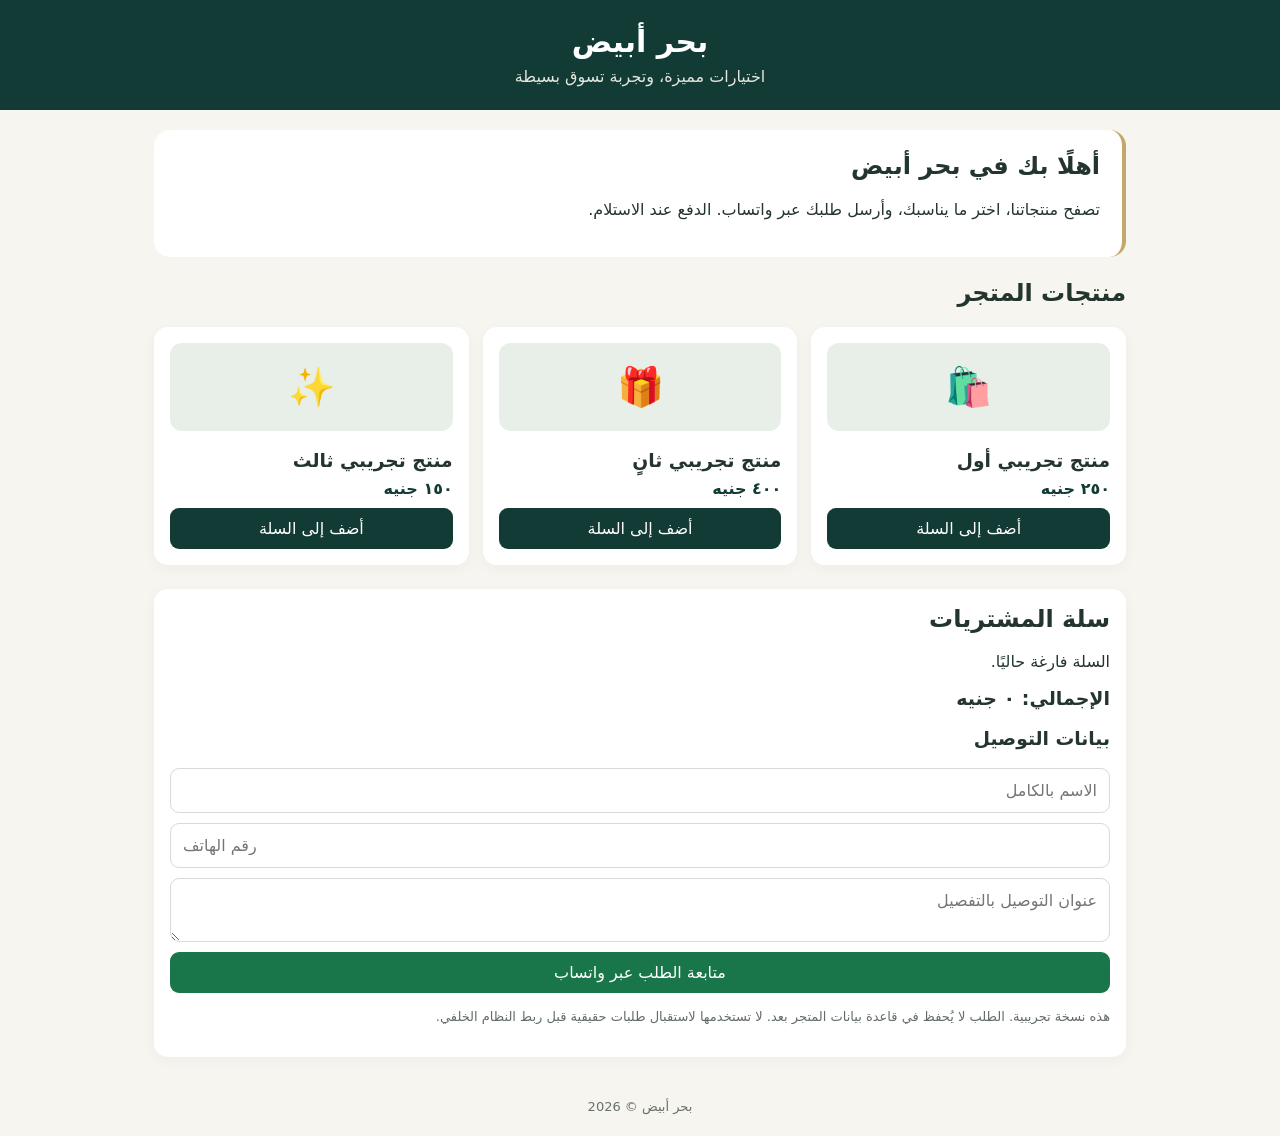
==== index.html @ ede8f8c5 "Create index.html" ====
<!DOCTYPE html>
<html lang="ar" dir="rtl">
<head>
  <meta charset="UTF-8">
  <meta name="viewport" content="width=device-width, initial-scale=1">
  <meta name="theme-color" content="#123b35">
  <title>بحر أبيض | متجر إلكتروني</title>
  <style>
    :root {
      --green: #123b35;
      --cream: #f7f5ef;
      --gold: #c5a66b;
      --white: #fff;
    }
    * { box-sizing: border-box; }
    body {
      margin: 0;
      font-family: system-ui, Arial, sans-serif;
      background: var(--cream);
      color: #24352f;
    }
    header {
      background: var(--green);
      color: white;
      padding: 24px 16px;
      text-align: center;
    }
    header h1 { margin: 0 0 8px; font-size: 30px; }
    header p { margin: 0; color: #e4e8df; }
    main { max-width: 1000px; margin: auto; padding: 20px 14px; }
    .intro {
      background: white;
      padding: 22px;
      border-radius: 16px;
      margin-bottom: 22px;
      border-right: 4px solid var(--gold);
    }
    .intro h2 { margin-top: 0; }
    .products {
      display: grid;
      grid-template-columns: repeat(auto-fit, minmax(145px, 1fr));
      gap: 14px;
    }
    .product, .cart {
      background: white;
      border-radius: 14px;
      padding: 16px;
      box-shadow: 0 3px 14px #14251b0b;
    }
    .product .symbol {
      background: #e8eee8;
      border-radius: 12px;
      text-align: center;
      padding: 22px 5px;
      font-size: 38px;
    }
    .product h3 { margin-bottom: 8px; }
    .price { color: var(--green); font-weight: 700; }
    button {
      border: 0;
      border-radius: 9px;
      padding: 11px 14px;
      font: inherit;
      cursor: pointer;
    }
    .add {
      width: 100%;
      background: var(--green);
      color: white;
      margin-top: 10px;
    }
    .cart { margin-top: 24px; }
    .cart h2 { margin-top: 0; }
    .cart-item {
      display: flex;
      justify-content: space-between;
      gap: 10px;
      padding: 8px 0;
      border-bottom: 1px solid #eee;
    }
    .remove { background: #f3e7e3; color: #7b3024; padding: 4px 10px; }
    .total { font-size: 19px; font-weight: bold; margin: 16px 0; }
    input, textarea {
      display: block;
      width: 100%;
      margin: 10px 0;
      padding: 12px;
      border: 1px solid #d6dcd6;
      border-radius: 9px;
      font: inherit;
      background: white;
    }
    .order {
      width: 100%;
      background: #19764a;
      color: white;
    }
    .note { font-size: 13px; color: #626c65; line-height: 1.7; }
    footer {
      text-align: center;
      padding: 22px;
      color: #68716b;
      font-size: 13px;
    }
  </style>
</head>
<body>
  <header>
    <h1>بحر أبيض</h1>
    <p>اختيارات مميزة، وتجربة تسوق بسيطة</p>
  </header>

  <main>
    <section class="intro">
      <h2>أهلًا بك في بحر أبيض</h2>
      <p>تصفح منتجاتنا، اختر ما يناسبك، وأرسل طلبك عبر واتساب.
      الدفع عند الاستلام.</p>
    </section>

    <h2>منتجات المتجر</h2>
    <section class="products" id="products"></section>

    <section class="cart">
      <h2>سلة المشتريات</h2>
      <div id="cartItems">السلة فارغة حاليًا.</div>
      <div class="total" id="total">الإجمالي: 0 جنيه</div>

      <h3>بيانات التوصيل</h3>
      <form id="checkout">
        <input id="customerName" placeholder="الاسم بالكامل"
          autocomplete="name" required>
        <input id="customerPhone" type="tel"
          placeholder="رقم الهاتف" autocomplete="tel" required>
        <textarea id="customerAddress"
          placeholder="عنوان التوصيل بالتفصيل"
          autocomplete="street-address" required></textarea>
        <button class="order" type="submit">
          متابعة الطلب عبر واتساب
        </button>
      </form>
      <p class="note">
        هذه نسخة تجريبية. الطلب لا يُحفظ في قاعدة بيانات المتجر بعد.
        لا تستخدمها لاستقبال طلبات حقيقية قبل ربط النظام الخلفي.
      </p>
    </section>
  </main>

  <footer>بحر أبيض © <span id="year"></span></footer>

  <script>
    // بيانات تجريبية؛ سنستبدلها ببيانات قاعدة البيانات لاحقًا.
    const products = [
      { id: 1, name: "منتج تجريبي أول", price: 250, symbol: "🛍️" },
      { id: 2, name: "منتج تجريبي ثانٍ", price: 400, symbol: "🎁" },
      { id: 3, name: "منتج تجريبي ثالث", price: 150, symbol: "✨" }
    ];

    // استبدل الرقم برقم واتساب المتجر بصيغة دولية دون + أو مسافات.
    // مثال توضيحي لمصر: 201XXXXXXXXX
    const WHATSAPP_NUMBER = "201XXXXXXXXX";

    const cart = {};

    const money = value =>
      value.toLocaleString("ar-EG") + " جنيه";

    function renderProducts() {
      document.getElementById("products").innerHTML =
        products.map(p => `
          <article class="product">
            <div class="symbol">${p.symbol}</div>
            <h3>${p.name}</h3>
            <div class="price">${money(p.price)}</div>
            <button class="add" data-add="${p.id}">
              أضف إلى السلة
            </button>
          </article>
        `).join("");
    }

    function renderCart() {
      const ids = Object.keys(cart).filter(id => cart[id] > 0);
      const container = document.getElementById("cartItems");

      if (!ids.length) {
        container.textContent = "السلة فارغة حاليًا.";
      } else {
        container.innerHTML = ids.map(id => {
          const p = products.find(item => item.id === Number(id));
          return `
            <div class="cart-item">
              <span>${p.name} × ${cart[id]}</span>
              <span>
                ${money(p.price * cart[id])}
                <button class="remove" data-remove="${id}"
                  aria-label="حذف ${p.name}">حذف</button>
              </span>
            </div>`;
        }).join("");
      }

      const total = products.reduce(
        (sum, p) => sum + p.price * (cart[p.id] || 0), 0
      );
      document.getElementById("total").textContent =
        "الإجمالي: " + money(total);
    }

    document.addEventListener("click", event => {
      const addId = event.target.dataset.add;
      const removeId = event.target.dataset.remove;

      if (addId) {
        cart[addId] = (cart[addId] || 0) + 1;
        renderCart();
      }
      if (removeId) {
        delete cart[removeId];
        renderCart();
      }
    });

    document.getElementById("checkout").addEventListener("submit", event => {
      event.preventDefault();

      const ids = Object.keys(cart).filter(id => cart[id] > 0);
      if (!ids.length) {
        alert("أضف منتجًا واحدًا على الأقل إلى السلة.");
        return;
      }

      if (!/^20\d{10,11}$/.test(WHATSAPP_NUMBER) ||
          WHATSAPP_NUMBER.includes("X")) {
        alert("يجب ضبط رقم واتساب المتجر داخل الكود أولًا.");
        return;
      }

      const name = document.getElementById("customerName").value.trim();
      const phone = document.getElementById("customerPhone").value.trim();
      const address = document.getElementById("customerAddress").value.trim();

      if (!name || !phone || !address) return;

      const lines = ids.map(id => {
        const p = products.find(item => item.id === Number(id));
        return `- ${p.name} × ${cart[id]} = ${p.price * cart[id]} جنيه`;
      });

      const total = products.reduce(
        (sum, p) => sum + p.price * (cart[p.id] || 0), 0
      );

      const message = [
        "مرحبًا، أريد طلبًا من متجر بحر أبيض.",
        "",
        ...lines,
        "",
        `الإجمالي المبدئي: ${total} جنيه`,
        "الدفع: عند الاستلام",
        `الاسم: ${name}`,
        `الهاتف: ${phone}`,
        `العنوان: ${address}`,
        "",
        "أرجو تأكيد توافر المنتجات وتكلفة التوصيل."
      ].join("\n");

      window.open(
        "https://wa.me/" + WHATSAPP_NUMBER +
        "?text=" + encodeURIComponent(message),
        "_blank"
      );
    });

    document.getElementById("year").textContent =
      new Date().getFullYear();

    renderProducts();
    renderCart();
  </script>
</body>
</html>
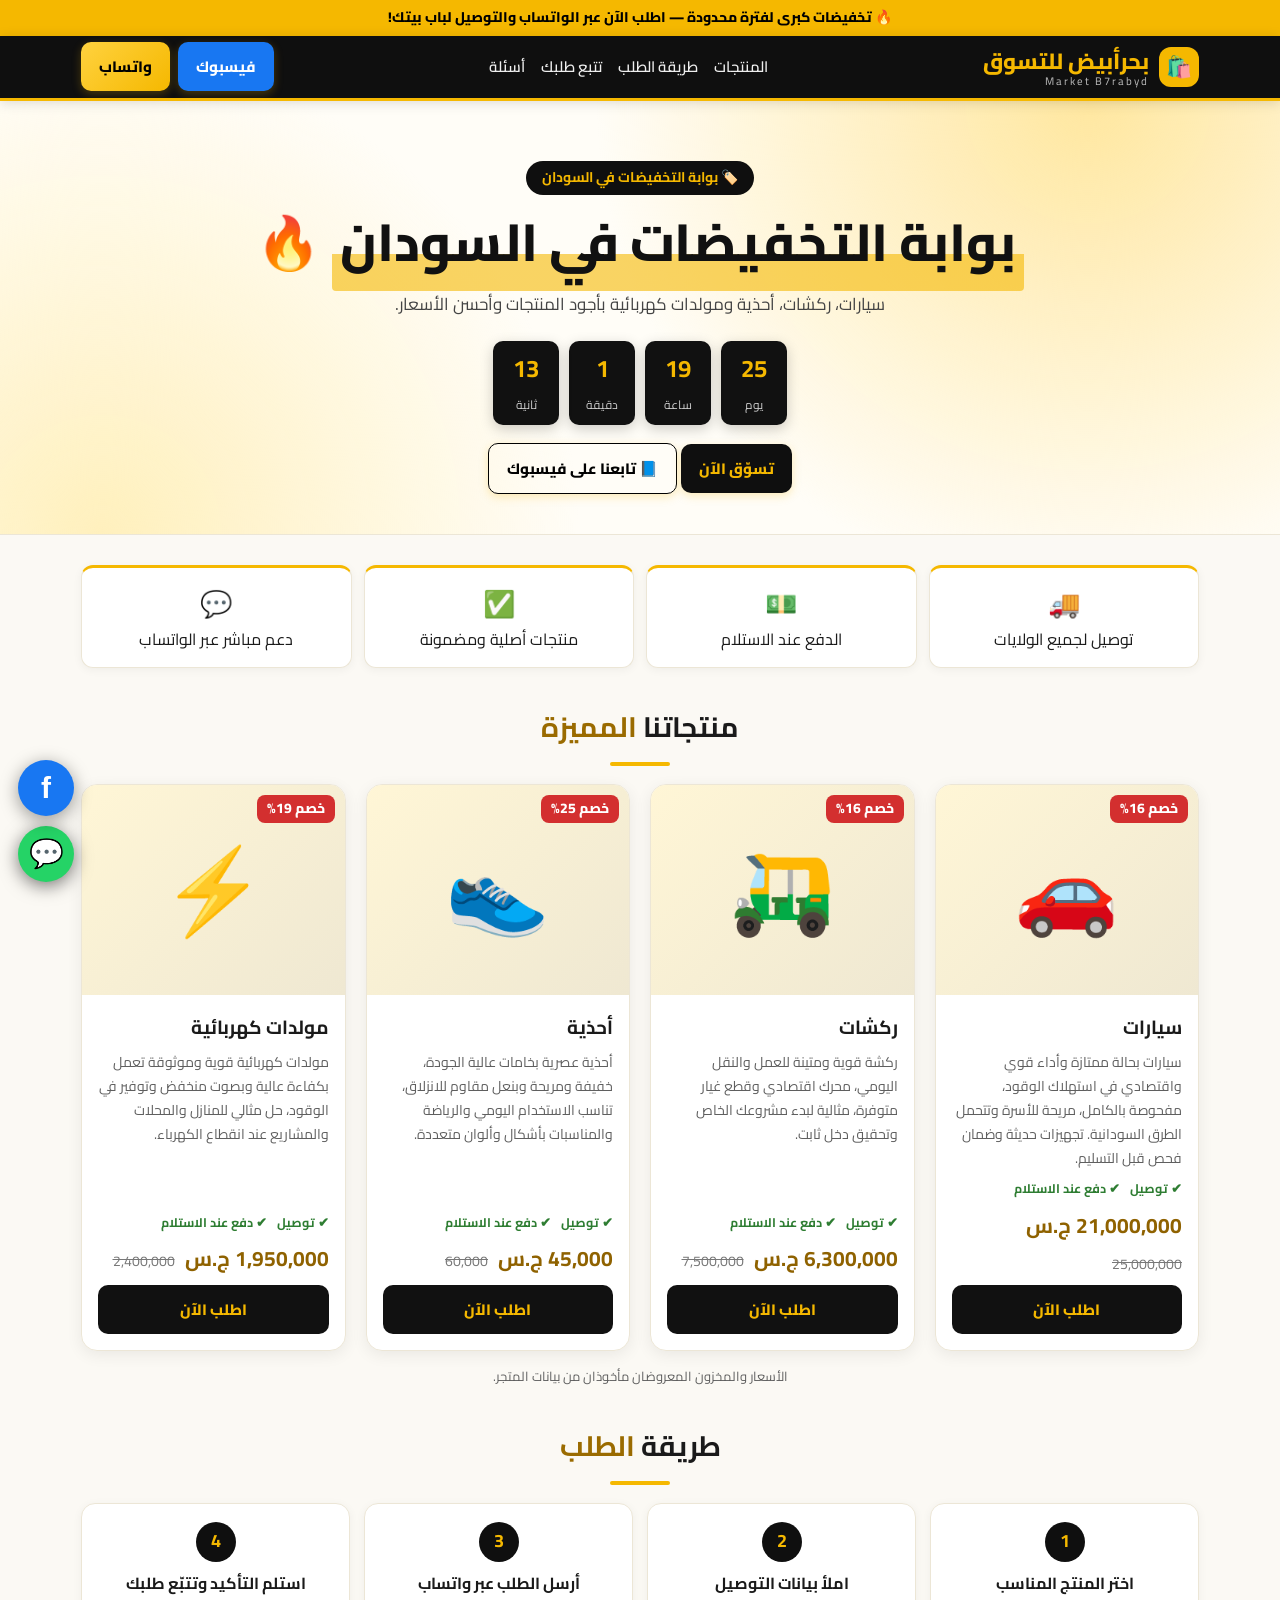
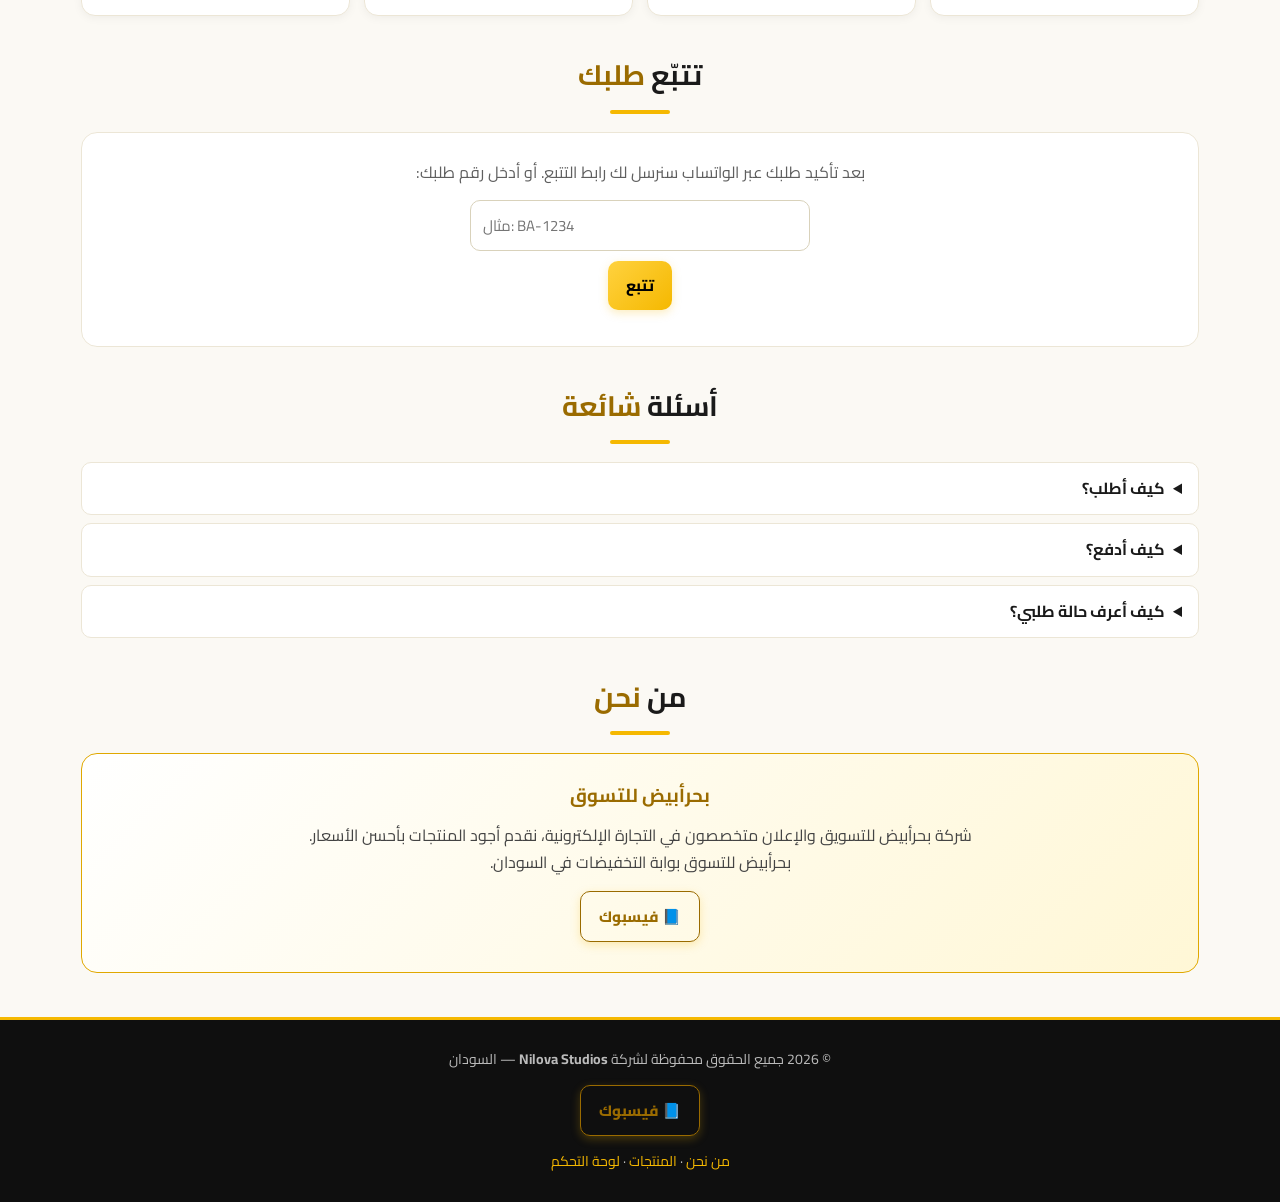
==== commit ba4053ef: "Update index.html" ====
--- a/index.html
+++ b/index.html
@@ -1,282 +1,333 @@
-
 <!DOCTYPE html>
 <html lang="ar" dir="rtl">
 <head>
-  <meta charset="UTF-8">
-  <meta name="viewport" content="width=device-width, initial-scale=1">
-  <meta name="theme-color" content="#123b35">
-  <title>بحر أبيض | متجر إلكتروني</title>
-  <style>
-    :root {
-      --green: #123b35;
-      --cream: #f7f5ef;
-      --gold: #c5a66b;
-      --white: #fff;
-    }
-    * { box-sizing: border-box; }
-    body {
-      margin: 0;
-      font-family: system-ui, Arial, sans-serif;
-      background: var(--cream);
-      color: #24352f;
-    }
-    header {
-      background: var(--green);
-      color: white;
-      padding: 24px 16px;
-      text-align: center;
-    }
-    header h1 { margin: 0 0 8px; font-size: 30px; }
-    header p { margin: 0; color: #e4e8df; }
-    main { max-width: 1000px; margin: auto; padding: 20px 14px; }
-    .intro {
-      background: white;
-      padding: 22px;
-      border-radius: 16px;
-      margin-bottom: 22px;
-      border-right: 4px solid var(--gold);
-    }
-    .intro h2 { margin-top: 0; }
-    .products {
-      display: grid;
-      grid-template-columns: repeat(auto-fit, minmax(145px, 1fr));
-      gap: 14px;
-    }
-    .product, .cart {
-      background: white;
-      border-radius: 14px;
-      padding: 16px;
-      box-shadow: 0 3px 14px #14251b0b;
-    }
-    .product .symbol {
-      background: #e8eee8;
-      border-radius: 12px;
-      text-align: center;
-      padding: 22px 5px;
-      font-size: 38px;
-    }
-    .product h3 { margin-bottom: 8px; }
-    .price { color: var(--green); font-weight: 700; }
-    button {
-      border: 0;
-      border-radius: 9px;
-      padding: 11px 14px;
-      font: inherit;
-      cursor: pointer;
-    }
-    .add {
-      width: 100%;
-      background: var(--green);
-      color: white;
-      margin-top: 10px;
-    }
-    .cart { margin-top: 24px; }
-    .cart h2 { margin-top: 0; }
-    .cart-item {
-      display: flex;
-      justify-content: space-between;
-      gap: 10px;
-      padding: 8px 0;
-      border-bottom: 1px solid #eee;
-    }
-    .remove { background: #f3e7e3; color: #7b3024; padding: 4px 10px; }
-    .total { font-size: 19px; font-weight: bold; margin: 16px 0; }
-    input, textarea {
-      display: block;
-      width: 100%;
-      margin: 10px 0;
-      padding: 12px;
-      border: 1px solid #d6dcd6;
-      border-radius: 9px;
-      font: inherit;
-      background: white;
-    }
-    .order {
-      width: 100%;
-      background: #19764a;
-      color: white;
-    }
-    .note { font-size: 13px; color: #626c65; line-height: 1.7; }
-    footer {
-      text-align: center;
-      padding: 22px;
-      color: #68716b;
-      font-size: 13px;
-    }
-  </style>
+<meta charset="UTF-8">
+<meta name="viewport" content="width=device-width,initial-scale=1">
+<meta name="theme-color" content="#0f0f0f">
+<meta property="og:title" content="بحرأبيض للتسوق">
+<meta property="og:description" content="بوابة التخفيضات في السودان">
+<link rel="icon" href="data:image/svg+xml,<svg xmlns='http://www.w3.org/2000/svg' viewBox='0 0 100 100'><text y='.9em' font-size='90'>🛍️</text></svg>">
+<title>بحرأبيض للتسوق | Market B7rabyd</title>
+<meta name="description" content="بحرأبيض للتسوق - بوابة التخفيضات في السودان">
+<link href="https://fonts.googleapis.com/css2?family=Cairo:wght@400;600;800&display=swap" rel="stylesheet">
+<style>
+:root{--bg:#faf8f2;--card:#fff;--line:#ebe5d3;--y:#b88700;--y2:#e0a800;--t:#1a1a1a;--m:#666;--g:#f5b800}
+*{box-sizing:border-box;margin:0;padding:0}
+html{scroll-behavior:smooth}
+body{font-family:Cairo,Tahoma,Arial,sans-serif;background:var(--bg);color:var(--t);line-height:1.7}
+a{color:inherit;text-decoration:none}
+.wrap{max-width:1150px;margin:auto;padding:0 16px}
+.bar{background:var(--g);color:#000;text-align:center;font-weight:800;padding:6px 10px;font-size:14px}
+header{position:sticky;top:0;z-index:20;background:#0f0f0f;border-bottom:3px solid var(--g);box-shadow:0 2px 12px #0002}
+header .wrap{display:flex;align-items:center;justify-content:space-between;height:62px;gap:10px}
+.logo b{color:var(--g);font-size:22px;font-weight:800}.logo small{display:block;color:#bbb;font-size:11px;letter-spacing:2px;direction:ltr;text-align:right;margin-top:-8px}
+nav{display:flex;gap:16px;font-weight:600;font-size:15px;color:#eee}nav a:hover{color:var(--g)}
+.btn{background:var(--g);color:#000;border:0;border-radius:10px;padding:10px 18px;font:800 15px Cairo,sans-serif;cursor:pointer;display:inline-block}
+.btn:hover{background:#f2bb15}.btn.o{background:transparent;color:var(--y);border:1.5px solid var(--y)}.btn.r{background:#c0392b;color:#fff}.btn.k{background:#0f0f0f;color:var(--g)}.hero .btn.o{color:#000;border-color:#000}
+.hero{padding:60px 0 40px;text-align:center;background:linear-gradient(135deg,#fff8dc 0%,#ffe58a 55%,#f5b800 100%)}
+.hero h1{font-size:clamp(28px,6vw,52px);font-weight:800;line-height:1.3}.hero h1 span{color:#000}
+.hero p{color:#3d3d3d;max-width:620px;margin:14px auto 22px;font-size:17px}
+.cd{display:flex;gap:10px;justify-content:center;margin:18px 0}.cd div{background:var(--card);border:1px solid var(--y2);border-radius:10px;padding:8px 14px;min-width:66px}.cd b{display:block;font-size:24px;color:var(--y)}.cd small{color:var(--m);font-size:12px}
+.trust{display:grid;grid-template-columns:repeat(auto-fit,minmax(200px,1fr));gap:12px;margin:30px 0}
+.trust div{background:var(--card);border:1px solid var(--line);border-radius:12px;padding:14px;text-align:center;box-shadow:0 2px 10px #0000000d}.trust i{font-style:normal;font-size:26px;display:block}
+h2.t{font-size:28px;margin:36px 0 18px;text-align:center}h2.t span{color:var(--y)}
+.grid{display:grid;grid-template-columns:repeat(auto-fit,minmax(255px,1fr));gap:20px}
+.card{background:var(--card);border:1px solid var(--line);border-radius:16px;overflow:hidden;transition:.25s;display:flex;flex-direction:column;box-shadow:0 4px 16px #00000012}
+.card:hover{transform:translateY(-5px);border-color:var(--y)}
+.pic{height:210px;background:linear-gradient(135deg,#fff6d6,#efe8d2);display:flex;align-items:center;justify-content:center;font-size:84px;position:relative;overflow:hidden}
+.pic img{width:100%;height:100%;object-fit:cover}
+.badge{position:absolute;top:10px;right:10px;background:#d32f2f;color:#fff;font-weight:800;border-radius:8px;padding:2px 10px;font-size:14px}
+.cb{padding:16px;display:flex;flex-direction:column;gap:8px;flex:1}.cb h3{font-size:19px}.cb p{color:var(--m);font-size:14px;flex:1}
+.pr{display:flex;align-items:baseline;gap:10px;flex-wrap:wrap}.pr b{font-size:21px;color:var(--y)}.pr s{color:#777;font-size:14px}
+.note{text-align:center;color:var(--m);font-size:13px;margin-top:14px}
+.about,.trk{background:var(--card);border:1px solid var(--line);border-radius:16px;padding:26px;text-align:center;margin-top:10px}
+.about p{color:#444;max-width:700px;margin:10px auto}
+.faq details{background:var(--card);border:1px solid var(--line);border-radius:10px;padding:12px 16px;margin-bottom:8px}.faq summary{cursor:pointer;font-weight:700}.faq p{color:var(--m);margin-top:6px}
+input,select,textarea{width:100%;background:#fff;color:var(--t);border:1px solid #d9d2bb;border-radius:10px;padding:10px 12px;font:15px Cairo,sans-serif;margin:4px 0 10px}
+input:focus,textarea:focus,select:focus{outline:none;border-color:var(--y)}label{font-size:13px;color:var(--m)}
+.mask{position:fixed;inset:0;background:#000b;z-index:50;display:none;align-items:center;justify-content:center;padding:14px}.mask.on{display:flex}
+.modal{background:#fff;border:1px solid var(--y2);border-radius:16px;padding:20px;width:100%;max-width:440px;max-height:92vh;overflow:auto}
+.modal h3{color:var(--y);margin-bottom:10px}
+.tl{display:flex;flex-direction:column;gap:8px;text-align:right;max-width:340px;margin:14px auto}.tl div{padding:8px 12px;border-radius:8px;background:#fff;border:1px solid var(--line);color:var(--m)}.tl .d{border-color:var(--y);color:var(--y);font-weight:700}
+footer{margin-top:44px;background:#0f0f0f;border-top:3px solid var(--g);padding:28px 0;text-align:center;color:#bbb;font-size:14px}footer a{color:var(--g)}footer .btn{color:#000}
+.fb{position:fixed;bottom:84px;left:18px;z-index:30;background:#1877f2;color:#fff;width:56px;height:56px;border-radius:50%;display:flex;align-items:center;justify-content:center;font:800 30px Arial;box-shadow:0 4px 18px #0006}.wa{position:fixed;bottom:18px;left:18px;z-index:30;background:#25d366;color:#fff;width:56px;height:56px;border-radius:50%;display:flex;align-items:center;justify-content:center;font-size:28px;box-shadow:0 4px 18px #0008}
+.adm{padding:20px 0}.tabs{display:flex;gap:8px;flex-wrap:wrap;margin:14px 0}.tabs .btn{padding:8px 14px}
+.row{display:flex;gap:10px;align-items:center;background:var(--card);border:1px solid var(--line);border-radius:10px;padding:10px;margin-bottom:8px;flex-wrap:wrap}.row>span{flex:1;min-width:140px}
+.g2{display:grid;grid-template-columns:1fr 1fr;gap:10px}
+@media(max-width:640px){nav{display:none}.g2{grid-template-columns:1fr}}
+
+.logo{display:flex;align-items:center;gap:10px}.logo>span{display:block}.mk{font-style:normal;background:var(--g);width:40px;height:40px;border-radius:12px;display:flex;align-items:center;justify-content:center;font-size:21px}
+.pill{display:inline-block;background:#0f0f0f;color:var(--g);font-weight:700;font-size:14px;padding:5px 16px;border-radius:30px;margin-bottom:14px}
+h2.t{position:relative;padding-bottom:14px}h2.t::after{content:"";position:absolute;bottom:0;right:50%;transform:translateX(50%);width:60px;height:4px;border-radius:4px;background:var(--g)}
+.steps{display:grid;grid-template-columns:repeat(auto-fit,minmax(200px,1fr));gap:14px}.steps div{background:var(--card);border:1px solid var(--line);border-radius:14px;padding:18px;text-align:center;font-weight:700;box-shadow:0 2px 10px #0000000d}
+.steps b{display:flex;width:40px;height:40px;margin:0 auto 8px;border-radius:50%;background:#0f0f0f;color:var(--g);align-items:center;justify-content:center;font-size:18px}
+.ft{display:flex;gap:10px;flex-wrap:wrap;font-size:12.5px;color:#2e7d32;font-weight:700}
+.pic img{transition:transform .5s}.card:hover .pic img{transform:scale(1.07)}
+.btn{transition:.2s;box-shadow:0 3px 10px #f5b80040}.btn:hover{transform:translateY(-1px)}
+.card,.trust div,.steps div,.about,.trk{animation:up .6s both}@keyframes up{from{opacity:0;transform:translateY(16px)}}
+.about{background:linear-gradient(135deg,#fff,#fff7d6);border-color:var(--y2)}
+
+/* ===== تحسين الألوان ===== */
+:root{--bg:#fbf9f4;--y:#9a6b00;--g:#f5b800;--m:#5f5f5f;--line:#ece6d6}
+.hero{background:radial-gradient(circle at 85% 0,#ffe7a0 0,transparent 42%),radial-gradient(circle at 8% 100%,#fff0bd 0,transparent 38%),#fffdf7;border-bottom:1px solid var(--line)}
+.hero h1 span{background:linear-gradient(transparent 62%,#f5b80099 62%);color:#111;padding:0 8px;border-radius:4px}
+.hero p{color:#444}
+.cd div{background:#111;border:0;box-shadow:0 4px 14px #0003}.cd b{color:var(--g)}.cd small{color:#ccc}
+.btn{background:linear-gradient(135deg,#ffd23f,#f5b800)}
+.card .btn{width:100%;background:#111;color:var(--g);box-shadow:none}.card .btn:hover{background:var(--g);color:#000}
+.pr b{color:#8f6200}
+.trust div{border-top:3px solid var(--g)}
+:focus-visible{outline:2px solid var(--g);outline-offset:2px}
+@media(max-width:480px){header .btn{padding:7px 10px;font-size:13px}.logo b{font-size:17px}.logo small{display:none}.mk{width:34px;height:34px}header .wrap>div{gap:5px!important}.hero{padding:40px 0 30px}}
+@media(prefers-reduced-motion:reduce){*{animation:none!important;transition:none!important}}
+</style>
 </head>
 <body>
-  <header>
-    <h1>بحر أبيض</h1>
-    <p>اختيارات مميزة، وتجربة تسوق بسيطة</p>
-  </header>
-
-  <main>
-    <section class="intro">
-      <h2>أهلًا بك في بحر أبيض</h2>
-      <p>تصفح منتجاتنا، اختر ما يناسبك، وأرسل طلبك عبر واتساب.
-      الدفع عند الاستلام.</p>
-    </section>
-
-    <h2>منتجات المتجر</h2>
-    <section class="products" id="products"></section>
-
-    <section class="cart">
-      <h2>سلة المشتريات</h2>
-      <div id="cartItems">السلة فارغة حاليًا.</div>
-      <div class="total" id="total">الإجمالي: 0 جنيه</div>
-
-      <h3>بيانات التوصيل</h3>
-      <form id="checkout">
-        <input id="customerName" placeholder="الاسم بالكامل"
-          autocomplete="name" required>
-        <input id="customerPhone" type="tel"
-          placeholder="رقم الهاتف" autocomplete="tel" required>
-        <textarea id="customerAddress"
-          placeholder="عنوان التوصيل بالتفصيل"
-          autocomplete="street-address" required></textarea>
-        <button class="order" type="submit">
-          متابعة الطلب عبر واتساب
-        </button>
-      </form>
-      <p class="note">
-        هذه نسخة تجريبية. الطلب لا يُحفظ في قاعدة بيانات المتجر بعد.
-        لا تستخدمها لاستقبال طلبات حقيقية قبل ربط النظام الخلفي.
-      </p>
-    </section>
-  </main>
-
-  <footer>بحر أبيض © <span id="year"></span></footer>
-
-  <script>
-    // بيانات تجريبية؛ سنستبدلها ببيانات قاعدة البيانات لاحقًا.
-    const products = [
-      { id: 1, name: "منتج تجريبي أول", price: 250, symbol: "🛍️" },
-      { id: 2, name: "منتج تجريبي ثانٍ", price: 400, symbol: "🎁" },
-      { id: 3, name: "منتج تجريبي ثالث", price: 150, symbol: "✨" }
-    ];
-
-    // استبدل الرقم برقم واتساب المتجر بصيغة دولية دون + أو مسافات.
-    // مثال توضيحي لمصر: 201XXXXXXXXX
-    const WHATSAPP_NUMBER = "201XXXXXXXXX";
-
-    const cart = {};
-
-    const money = value =>
-      value.toLocaleString("ar-EG") + " جنيه";
-
-    function renderProducts() {
-      document.getElementById("products").innerHTML =
-        products.map(p => `
-          <article class="product">
-            <div class="symbol">${p.symbol}</div>
-            <h3>${p.name}</h3>
-            <div class="price">${money(p.price)}</div>
-            <button class="add" data-add="${p.id}">
-              أضف إلى السلة
-            </button>
-          </article>
-        `).join("");
+<div id="app"></div>
+<div class="mask" id="mask"><div class="modal" id="modal"></div></div>
+
+<script>
+/* ================= الإعدادات الافتراضية (يمكن تعديلها من لوحة الأدمن) ================= */
+const DEFAULT={
+ s:{name:"بحرأبيض للتسوق",en:"Market B7rabyd",owner:"201100154634",phone:"",cc:"249",fb:"https://www.facebook.com/bharabidmark",instagram:"",tiktok:"",youtube:"",cur:"ج.س",pass:"admin123",
+ bar:"🔥 تخفيضات كبرى لفترة محدودة — اطلب الآن عبر الواتساب والتوصيل لباب بيتك!",
+ h1:"بوابة التخفيضات في السودان",sub:"سيارات، ركشات، أحذية ومولدات كهربائية بأجود المنتجات وأحسن الأسعار.",
+ about:"شركة بحرأبيض للتسويق والإعلان متخصصون في التجارة الإلكترونية، نقدم أجود المنتجات بأحسن الأسعار. بحرأبيض للتسوق بوابة التخفيضات في السودان.",
+ end:new Date("2026-12-31T23:59:00").getTime()},
+ p:[
+ {id:1,n:"سيارات",e:"🚗",d:"سيارات بحالة ممتازة وأداء قوي واقتصادي في استهلاك الوقود، مفحوصة بالكامل، مريحة للأسرة وتتحمل الطرق السودانية. تجهيزات حديثة وضمان فحص قبل التسليم.",o:25000000,pr:21000000,img:""},
+ {id:2,n:"ركشات",e:"🛺",d:"ركشة قوية ومتينة للعمل والنقل اليومي، محرك اقتصادي وقطع غيار متوفرة، مثالية لبدء مشروعك الخاص وتحقيق دخل ثابت.",o:7500000,pr:6300000,img:""},
+ {id:3,n:"أحذية",e:"👟",d:"أحذية عصرية بخامات عالية الجودة، خفيفة ومريحة وبنعل مقاوم للانزلاق، تناسب الاستخدام اليومي والرياضة والمناسبات بأشكال وألوان متعددة.",o:60000,pr:45000,img:""},
+ {id:4,n:"مولدات كهربائية",e:"⚡",d:"مولدات كهربائية قوية وموثوقة تعمل بكفاءة عالية وبصوت منخفض وتوفير في الوقود، حل مثالي للمنازل والمحلات والمشاريع عند انقطاع الكهرباء.",o:2400000,pr:1950000,img:""}
+ ]};
+const ST=["تم استلام الطلب","قيد التجهيز","تم الشحن","في الطريق إليك","تم التسليم"];
+const FB="https://www.facebook.com/bharabidmark";
+const API_BASE="https://bahr-abyad-api.monzir-ali-omer.workers.dev";
+const API_PRODUCTS=API_BASE+"/api/products";
+const API_SETTINGS=API_BASE+"/api/settings";
+const $=s=>document.querySelector(s);
+const esc=t=>String(t??"").replace(/[&<>"']/g,c=>({"&":"&amp;","<":"&lt;",">":"&gt;",'"':"&quot;","'":"&#39;"}[c]));
+const fm=n=>Number(n).toLocaleString("en-US");
+const LS=(k,v)=>{try{if(v===undefined)return JSON.parse(localStorage.getItem(k));localStorage.setItem(k,JSON.stringify(v))}catch(e){return null}};
+let D=JSON.parse(JSON.stringify(DEFAULT)),admin=false,tab="p";
+
+async function init(){
+  // Keep the local template as a fallback if the API is temporarily unavailable.
+  try {
+    const [settingsResponse, productsResponse] = await Promise.all([
+      fetch(API_SETTINGS + "?_=" + Date.now()),
+      fetch(API_PRODUCTS + "?_=" + Date.now())
+    ]);
+
+    if (settingsResponse.ok) {
+      const payload = await settingsResponse.json();
+      if (payload.success && payload.settings) {
+        const safeSettings = { ...payload.settings };
+        delete safeSettings.pass;
+        D.s = { ...D.s, ...safeSettings };
+      }
     }
 
-    function renderCart() {
-      const ids = Object.keys(cart).filter(id => cart[id] > 0);
-      const container = document.getElementById("cartItems");
-
-      if (!ids.length) {
-        container.textContent = "السلة فارغة حاليًا.";
-      } else {
-        container.innerHTML = ids.map(id => {
-          const p = products.find(item => item.id === Number(id));
-          return `
-            <div class="cart-item">
-              <span>${p.name} × ${cart[id]}</span>
-              <span>
-                ${money(p.price * cart[id])}
-                <button class="remove" data-remove="${id}"
-                  aria-label="حذف ${p.name}">حذف</button>
-              </span>
-            </div>`;
-        }).join("");
+    if (productsResponse.ok) {
+      const payload = await productsResponse.json();
+      if (payload.success && Array.isArray(payload.products)) {
+        D.p = payload.products.map(p => ({
+          id: Number(p.id),
+          n: p.name || "منتج",
+          e: /سيارة|cars/i.test(p.category || "") ? "🚗" :
+             /موتر|دراجة|motorcycle/i.test(p.category || "") ? "🏍️" :
+             /تك|tuk/i.test(p.category || "") ? "🛺" :
+             /مولد|generator/i.test(p.category || "") ? "⚡" :
+             /حذاء|shoe/i.test(p.category || "") ? "👟" : "🛍️",
+          d: p.description || "",
+          o: 0,
+          pr: Number(p.price) || 0,
+          img: p.image_url || "",
+          stock: Number(p.stock) || 0,
+          category: p.category || ""
+        }));
       }
-
-      const total = products.reduce(
-        (sum, p) => sum + p.price * (cart[p.id] || 0), 0
-      );
-      document.getElementById("total").textContent =
-        "الإجمالي: " + money(total);
     }
-
-    document.addEventListener("click", event => {
-      const addId = event.target.dataset.add;
-      const removeId = event.target.dataset.remove;
-
-      if (addId) {
-        cart[addId] = (cart[addId] || 0) + 1;
-        renderCart();
-      }
-      if (removeId) {
-        delete cart[removeId];
-        renderCart();
-      }
-    });
-
-    document.getElementById("checkout").addEventListener("submit", event => {
-      event.preventDefault();
-
-      const ids = Object.keys(cart).filter(id => cart[id] > 0);
-      if (!ids.length) {
-        alert("أضف منتجًا واحدًا على الأقل إلى السلة.");
-        return;
-      }
-
-      if (!/^20\d{10,11}$/.test(WHATSAPP_NUMBER) ||
-          WHATSAPP_NUMBER.includes("X")) {
-        alert("يجب ضبط رقم واتساب المتجر داخل الكود أولًا.");
-        return;
-      }
-
-      const name = document.getElementById("customerName").value.trim();
-      const phone = document.getElementById("customerPhone").value.trim();
-      const address = document.getElementById("customerAddress").value.trim();
-
-      if (!name || !phone || !address) return;
-
-      const lines = ids.map(id => {
-        const p = products.find(item => item.id === Number(id));
-        return `- ${p.name} × ${cart[id]} = ${p.price * cart[id]} جنيه`;
-      });
-
-      const total = products.reduce(
-        (sum, p) => sum + p.price * (cart[p.id] || 0), 0
-      );
-
-      const message = [
-        "مرحبًا، أريد طلبًا من متجر بحر أبيض.",
-        "",
-        ...lines,
-        "",
-        `الإجمالي المبدئي: ${total} جنيه`,
-        "الدفع: عند الاستلام",
-        `الاسم: ${name}`,
-        `الهاتف: ${phone}`,
-        `العنوان: ${address}`,
-        "",
-        "أرجو تأكيد توافر المنتجات وتكلفة التوصيل."
-      ].join("\n");
-
-      window.open(
-        "https://wa.me/" + WHATSAPP_NUMBER +
-        "?text=" + encodeURIComponent(message),
-        "_blank"
-      );
-    });
-
-    document.getElementById("year").textContent =
-      new Date().getFullYear();
-
-    renderProducts();
-    renderCart();
-  </script>
+  } catch (e) {
+    console.warn("تعذر الاتصال بواجهة المتجر؛ سيتم استخدام البيانات الافتراضية.", e);
+  }
+
+  if (!D.s.fb || D.s.fb === "https://facebook.com/") D.s.fb = DEFAULT.s.fb;
+  route();
+}
+addEventListener("hashchange",route);
+let view="";
+function route(){const h=location.hash;
+ if(h==="#admin"){const p=prompt("كلمة مرور الأدمن:");if(p===D.s.pass){admin=true;view="a";renderAdmin();return}alert("كلمة المرور غير صحيحة");location.hash="";return}
+ if(view!=="s"||h.startsWith("#track=")){admin=false;view="s";renderShop()}}
+function save(){LS("bh_data",D)}
+function phoneIntl(p){p=String(p).replace(/[^\d+]/g,"");if(p.startsWith("+"))return p.slice(1);if(p.startsWith("00"))return p.slice(2);if(p.startsWith("0"))return D.s.cc+p.slice(1);return p}
+
+function socialLinks(s){
+  const items = [
+    ["فيسبوك", s.fb, "📘"],
+    ["إنستغرام", s.instagram, "📸"],
+    ["تيك توك", s.tiktok, "🎵"],
+    ["يوتيوب", s.youtube, "▶️"]
+  ].filter(x => x[1] && /^https:\/\//i.test(x[1]));
+  const links = items.map(([label,url,icon]) =>
+    `<a class="btn o" style="margin:4px" target="_blank" rel="noopener noreferrer" href="${esc(url)}">${icon} ${label}</a>`
+  ).join("");
+  const phone = String(s.phone||"").replace(/[^0-9+]/g,"");
+  const phoneLink = phone ? `<a class="btn o" style="margin:4px" href="tel:${esc(phone)}">☎️ اتصل بنا</a>` : "";
+  return links + phoneLink;
+}
+
+/* ================= المتجر ================= */
+function renderShop(){
+ const s=D.s;
+ $("#app").innerHTML=`
+ <div class="bar">${esc(s.bar)}</div>
+ <header><div class="wrap"><a href="#" class="logo"><i class="mk">🛍️</i><span><b>${esc(s.name)}</b><small>${esc(s.en)}</small></span></a>
+ <nav><a href="#products">المنتجات</a><a href="#how">طريقة الطلب</a><a href="#track">تتبع طلبك</a><a href="#faq">أسئلة</a></nav>
+ <div style="display:flex;gap:8px"><a class="btn" style="background:#1877f2;color:#fff" target="_blank" href="${esc(s.fb||FB)}" rel="noopener">فيسبوك</a><a class="btn" target="_blank" href="https://wa.me/${s.owner}">واتساب</a></div></div></header>
+ <section class="hero"><div class="wrap"><span class="pill">🏷️ بوابة التخفيضات في السودان</span><h1><span>${esc(s.h1)}</span> 🔥</h1><p>${esc(s.sub)}</p>
+ <div id="cd" class="cd"></div><a class="btn k" href="#products">تسوّق الآن</a> <a class="btn o" target="_blank" href="${esc(s.fb||FB)}" rel="noopener">📘 تابعنا على فيسبوك</a></div></section>
+ <div class="wrap">
+ <div class="trust"><div><i>🚚</i>توصيل لجميع الولايات</div><div><i>💵</i>الدفع عند الاستلام</div><div><i>✅</i>منتجات أصلية ومضمونة</div><div><i>💬</i>دعم مباشر عبر الواتساب</div></div>
+ <h2 class="t" id="products">منتجاتنا <span>المميزة</span></h2>
+ <div class="grid">${D.p.map(p=>{const off=p.o>p.pr?Math.round((1-p.pr/p.o)*100):0;return`
+ <div class="card"><div class="pic">${p.img?`<img src="${esc(p.img)}" alt="${esc(p.n)}" loading="lazy" onerror="this.remove()">`:""}<span>${esc(p.e||"🛍️")}</span>${off?`<div class="badge">خصم ${off}%</div>`:""}</div>
+ <div class="cb"><h3>${esc(p.n)}</h3><p>${esc(p.d)}</p>
+ <div class="ft"><span>✔ توصيل</span><span>✔ دفع عند الاستلام</span></div>
+ <div class="pr"><b>${fm(p.pr)} ${esc(s.cur)}</b>${off?`<s>${fm(p.o)}</s>`:""}</div>${p.stock!==undefined?`<small style="color:var(--m)">المخزون: ${fm(p.stock)}</small>`:""}
+ <button class="btn" onclick="order(${p.id})">اطلب الآن</button></div></div>`}).join("")}</div>
+ <p class="note">الأسعار والمخزون المعروضان مأخوذان من بيانات المتجر.</p>
+ <h2 class="t" id="how">طريقة <span>الطلب</span></h2>
+ <div class="steps"><div><b>1</b>اختر المنتج المناسب</div><div><b>2</b>املأ بيانات التوصيل</div><div><b>3</b>أرسل الطلب عبر واتساب</div><div><b>4</b>استلم التأكيد وتتبّع طلبك</div></div>
+ <h2 class="t" id="track">تتبّع <span>طلبك</span></h2>
+ <div class="trk"><p style="color:var(--m)">بعد تأكيد طلبك عبر الواتساب سنرسل لك رابط التتبع. أو أدخل رقم طلبك:</p><div style="max-width:340px;margin:10px auto"><input id="tc" placeholder="مثال: BA-1234" dir="ltr"><button class="btn" onclick="trackCode()">تتبع</button></div><div id="tr"></div></div>
+ <h2 class="t" id="faq">أسئلة <span>شائعة</span></h2>
+ <div class="faq"><details><summary>كيف أطلب؟</summary><p>اضغط «اطلب الآن»، املأ بياناتك وسيُفتح الواتساب برسالة جاهزة، ثم أرسلها.</p></details>
+ <details><summary>كيف أدفع؟</summary><p>الدفع عند الاستلام أو حسب الاتفاق مع خدمة العملاء.</p></details>
+ <details><summary>كيف أعرف حالة طلبي؟</summary><p>بعد استلام طلبك نرسل لك رسالة تأكيد برابط تتبع على الواتساب.</p></details></div>
+ <h2 class="t" id="about">من <span>نحن</span></h2>
+ <div class="about"><h3 style="color:var(--y)">${esc(s.name)}</h3><p>${esc(s.about)}</p><div>${socialLinks(s)}</div></div>
+ 
+ </div>
+ <footer><div class="wrap"><p>© ${new Date().getFullYear()} جميع الحقوق محفوظة لشركة <b>Nilova Studios</b> — السودان</p><p style="margin:10px 0">${socialLinks(s)}</p><p><a href="#about">من نحن</a> · <a href="#products">المنتجات</a> · <a href="#admin">لوحة التحكم</a></p></div></footer>
+ <a class="wa" target="_blank" href="https://wa.me/${s.owner}" aria-label="واتساب">💬</a><a class="fb" target="_blank" href="${esc(s.fb||FB)}" rel="noopener" aria-label="فيسبوك">f</a>`;
+ tick();
+ const m=location.hash.match(/#track=(.+)/);if(m)showTrack(m[1]);
+}
+let ti;function tick(){clearInterval(ti);const f=()=>{const e=$("#cd");if(!e)return;let d=Math.max(0,D.s.end-Date.now());if(!d){e.style.display="none";return}const v=[[864e5,"يوم"],[36e5,"ساعة"],[6e4,"دقيقة"],[1e3,"ثانية"]];e.innerHTML=v.map(([u,l])=>{const x=Math.floor(d/u);d-=x*u;return`<div><b>${x}</b><small>${l}</small></div>`}).join("")};f();ti=setInterval(f,1000)}
+
+/* ================= الطلب ================= */
+function openM(h){$("#modal").innerHTML=h;$("#mask").classList.add("on")}
+function closeM(){$("#mask").classList.remove("on")}
+$("#mask").addEventListener("click",e=>{if(e.target.id==="mask")closeM()});
+function order(id){const p=D.p.find(x=>x.id===id);
+ openM(`<h3>طلب: ${esc(p.n)}</h3>
+ <label>الاسم *</label><input id="o1"><label>رقم التلفون *</label><input id="o2" type="tel" dir="ltr"><label>رقم احتياطي (اختياري)</label><input id="o3" type="tel" dir="ltr">
+ <label>المدينة أو المنطقة *</label><input id="o4"><label>العنوان *</label><input id="o5"><label>عدد الطلب *</label><input id="o6" type="number" min="1" value="1" oninput="tot(${id})">
+ <p id="ot" style="color:var(--y);font-weight:800;margin-bottom:10px">الإجمالي: ${fm(p.pr)} ${esc(D.s.cur)}</p>
+ <button class="btn" style="width:100%" onclick="send(${id})">إرسال الطلب عبر واتساب</button>
+ <button class="btn o" style="width:100%;margin-top:8px" onclick="closeM()">إلغاء</button>`)}
+function tot(id){const p=D.p.find(x=>x.id===id);$("#ot").textContent="الإجمالي: "+fm(p.pr*(+$("#o6").value||1))+" "+D.s.cur}
+function send(id){const p=D.p.find(x=>x.id===id),v=i=>$("#o"+i).value.trim();
+ if(!v(1)||!v(2)||!v(4)||!v(5)||!(+v(6)>0)){alert("من فضلك أكمل الحقول المطلوبة");return}
+ if(v(2).replace(/\D/g,"").length<8){alert("رقم التلفون غير صحيح");return}
+ const code="BA-"+Math.floor(1000+Math.random()*9000),q=+v(6);
+ const msg=`🛒 *طلب جديد — ${D.s.name}*\nرقم الطلب: ${code}\nالمنتج: ${p.n}\nالعدد: ${q}\nالإجمالي: ${fm(p.pr*q)} ${D.s.cur}\n\nالاسم: ${v(1)}\nالهاتف: ${v(2)}\nرقم احتياطي: ${v(3)||"—"}\nالمدينة/المنطقة: ${v(4)}\nالعنوان: ${v(5)}`;
+ const my=LS("bh_my")||[];my.push({c:code,p:p.n,t:Date.now()});LS("bh_my",my);
+ window.open(`https://wa.me/${D.s.owner}?text=${encodeURIComponent(msg)}`,"_blank");
+ openM(`<h3>✅ تم تجهيز طلبك</h3><p>رقم طلبك: <b style="color:var(--y);font-size:20px">${code}</b></p><p style="color:var(--m);margin:8px 0 14px">اضغط «إرسال» داخل الواتساب لإتمام الطلب. بعد استلامه ستصلك رسالة تأكيد ورابط تتبع.</p><button class="btn" style="width:100%" onclick="closeM()">حسناً</button>`)}
+
+/* ================= التتبع (بدون سيرفر: الحالة داخل الرابط) ================= */
+const enc=o=>btoa(unescape(encodeURIComponent(JSON.stringify(o))));
+const dec=s=>JSON.parse(decodeURIComponent(escape(atob(s))));
+function tl(s){s=Math.max(0,Math.min(4,+s||0));return`<div class="tl">${ST.map((x,i)=>`<div class="${i<=s?"d":""}">${i<=s?"✔":"○"} ${x}</div>`).join("")}</div>`}
+function showTrack(h){try{const o=dec(h);$("#tr").innerHTML=`<h3 style="color:var(--y)">طلب ${esc(o.c)} — ${esc(o.n)}</h3><p style="color:var(--m)">${esc(o.p||"")}</p>${tl(o.s)}`;$("#track").scrollIntoView()}catch(e){$("#tr").textContent="رابط التتبع غير صالح"}}
+function trackCode(){const c=$("#tc").value.trim().toUpperCase(),m=(LS("bh_my")||[]).find(x=>x.c===c);
+ $("#tr").innerHTML=m?`<h3 style="color:var(--y)">طلب ${esc(c)}</h3>${tl(0)}<p style="color:var(--m)">بانتظار تأكيد الاستلام من الإدارة، وسيصلك رابط التتبع على الواتساب.</p>`:`<p style="color:var(--m)">لم نجد الطلب على هذا الجهاز. استخدم رابط التتبع المرسل إليك على الواتساب.</p>`}
+
+/* ================= لوحة الأدمن ================= */
+function renderAdmin(){
+ const T=[["p","المنتجات"],["o","الطلبات والتأكيد"],["s","إعدادات الموقع"],["b","نسخ احتياطي ونشر"]];
+ $("#app").innerHTML=`<div class="wrap adm"><h2 style="color:var(--y)">⚙️ لوحة التحكم</h2>
+ <div class="tabs">${T.map(([k,l])=>`<button class="btn ${tab===k?"":"o"}" onclick="tab='${k}';renderAdmin()">${l}</button>`).join("")}<a class="btn o" href="#" onclick="location.hash='';return false">← عرض المتجر</a></div><div id="ab"></div></div>`;
+ ({p:aP,o:aO,s:aS,b:aB})[tab]();
+}
+function aP(){$("#ab").innerHTML=D.p.map(p=>`<div class="row"><span><b>${esc(p.n)}</b><br><small style="color:var(--m)">${fm(p.pr)} / ${fm(p.o)}</small></span><button class="btn" onclick="editP(${p.id})">تعديل</button><button class="btn r" onclick="delP(${p.id})">حذف</button></div>`).join("")+`<button class="btn" onclick="editP(0)">+ إضافة منتج</button>`}
+function delP(id){if(confirm("حذف المنتج؟")){D.p=D.p.filter(x=>x.id!==id);save();renderAdmin()}}
+let img="";
+function editP(id){const p=D.p.find(x=>x.id===id)||{n:"",e:"🛍️",d:"",o:"",pr:"",img:""};img=p.img||"";
+ openM(`<h3>${id?"تعديل":"إضافة"} منتج</h3><label>الاسم</label><input id="e1" value="${esc(p.n)}"><label>أيقونة (إيموجي بديلة للصورة)</label><input id="e2" value="${esc(p.e)}">
+ <label>الوصف</label><textarea id="e3" rows="4">${esc(p.d)}</textarea><div class="g2"><div><label>السعر قبل الخصم</label><input id="e4" type="number" value="${p.o}"></div><div><label>السعر بعد الخصم</label><input id="e5" type="number" value="${p.pr}"></div></div>
+ <label>صورة المنتج (رفع من الجهاز)</label><input type="file" accept="image/*" onchange="upl(this)"><label>أو رابط صورة</label><input id="e6" dir="ltr" value="${esc(p.img&&p.img.startsWith("http")?p.img:"")}">
+ <button class="btn" style="width:100%" onclick="saveP(${id})">حفظ</button>`)}
+function upl(i){const f=i.files[0];if(!f)return;const r=new FileReader();r.onload=()=>{const im=new Image();im.onload=()=>{const c=document.createElement("canvas"),k=Math.min(1,700/im.width);c.width=im.width*k;c.height=im.height*k;c.getContext("2d").drawImage(im,0,0,c.width,c.height);img=c.toDataURL("image/jpeg",.78)};im.src=r.result};r.readAsDataURL(f)}
+function saveP(id){const g=i=>$("#e"+i).value.trim(),o={id:id||Date.now(),n:g(1),e:g(2),d:g(3),o:+g(4),pr:+g(5),img:g(6)||img};
+ if(!o.n||!o.pr){alert("الاسم والسعر مطلوبان");return}
+ id?D.p[D.p.findIndex(x=>x.id===id)]=o:D.p.push(o);save();closeM();renderAdmin()}
+
+function aO(){const L=LS("bh_orders")||[];
+ $("#ab").innerHTML=`<p style="color:var(--m);margin-bottom:10px">عند وصول طلب في واتساب، سجّله هنا ثم اضغط إرسال: تصل العميل رسالة تأكيد برابط تتبع. غيّر الحالة وأرسل مرة أخرى لتحديثه.</p>
+ <div class="g2"><div><label>رقم الطلب</label><input id="a1" placeholder="BA-1234" dir="ltr"></div><div><label>اسم العميل</label><input id="a2"></div><div><label>هاتف العميل</label><input id="a3" dir="ltr"></div><div><label>المنتج</label><input id="a4"></div></div>
+ <button class="btn" onclick="addO()">+ تسجيل الطلب</button><hr style="border-color:var(--line);margin:16px 0">
+ ${L.map((o,i)=>`<div class="row"><span><b>${esc(o.c)}</b> — ${esc(o.n)}<br><small style="color:var(--m)">${esc(o.p)} · ${esc(o.ph)}</small></span>
+ <select style="width:auto;margin:0" onchange="stO(${i},this.value)">${ST.map((x,k)=>`<option value="${k}" ${o.s==k?"selected":""}>${x}</option>`).join("")}</select>
+ <button class="btn" onclick="waO(${i})">إرسال للعميل 📲</button><button class="btn r" onclick="dlO(${i})">✕</button></div>`).join("")||"<p style='color:var(--m)'>لا توجد طلبات مسجلة.</p>"}`}
+function addO(){const g=i=>$("#a"+i).value.trim();if(!g(1)||!g(3)){alert("رقم الطلب والهاتف مطلوبان");return}const L=LS("bh_orders")||[];L.unshift({c:g(1).toUpperCase(),n:g(2),ph:g(3),p:g(4),s:0});LS("bh_orders",L);aO()}
+function stO(i,v){const L=LS("bh_orders");L[i].s=+v;LS("bh_orders",L)}
+function dlO(i){const L=LS("bh_orders");L.splice(i,1);LS("bh_orders",L);aO()}
+function waO(i){const o=(LS("bh_orders"))[i],u=location.href.split("#")[0]+"#track="+enc({c:o.c,n:o.n,p:o.p,s:o.s});
+ const m=`مرحباً ${o.n} 👋\nتم استلام طلبك رقم *${o.c}* بنجاح ✅\nالحالة الحالية: *${ST[o.s]}*\nتتبع طلبك من هنا:\n${u}\n\nشكراً لتسوقك من ${D.s.name}`;
+ window.open(`https://wa.me/${phoneIntl(o.ph)}?text=${encodeURIComponent(m)}`,"_blank")}
+
+function aS(){
+ const s=D.s;
+ const F=[
+  ["name","اسم الموقع"],["en","الاسم الإنجليزي"],
+  ["owner","رقم واتساب الطلبات الدولي (أرقام فقط مع مفتاح الدولة)"],
+  ["phone","رقم هاتف إضافي (اختياري)"],["cc","مفتاح الدولة الافتراضي"],
+  ["fb","رابط فيسبوك"],["instagram","رابط إنستغرام"],
+  ["tiktok","رابط تيك توك"],["youtube","رابط يوتيوب"],
+  ["cur","العملة"],["bar","شريط الإعلان"],["h1","عنوان الواجهة"],
+  ["sub","وصف الواجهة"],["about","من نحن"]
+ ];
+ $("#ab").innerHTML=F.map(([k,l])=>`<label>${l}</label><input id="s_${k}" value="${esc(s[k]||"")}" ${["fb","instagram","tiktok","youtube"].includes(k)?'dir="ltr"':''}>`).join("")
+ +`<label>نهاية العرض (عدّاد التخفيضات)</label><input id="s_end" type="datetime-local" value="${new Date(s.end-new Date().getTimezoneOffset()*6e4).toISOString().slice(0,16)}">
+ <p style="color:var(--m);font-size:13px;margin:8px 0">لحفظ الإعدادات للجميع، أدخل رمز ADMIN_TOKEN الذي أعددته في أسرار Cloudflare. لا تضع الرمز داخل ملفات الموقع.</p>
+ <button class="btn" onclick="saveS()">حفظ الإعدادات في قاعدة البيانات</button>`;
+}
+async function saveS(){
+ const keys=["name","en","owner","phone","cc","fb","instagram","tiktok","youtube","cur","bar","h1","sub","about"];
+ const next={...D.s};
+ keys.forEach(k=>next[k]=$("#s_"+k).value.trim());
+ next.end=new Date($("#s_end").value).getTime()||D.s.end;
+ const token=prompt("أدخل رمز إدارة API (ADMIN_TOKEN) لحفظ الإعدادات:");
+ if(!token)return;
+ const serverSettings={...next};delete serverSettings.pass;
+ try{
+  const response=await fetch(API_SETTINGS,{
+   method:"PUT",
+   headers:{"Content-Type":"application/json","Authorization":"Bearer "+token},
+   body:JSON.stringify({settings:serverSettings})
+  });
+  const payload=await response.json();
+  if(!response.ok||!payload.success){
+   alert(payload.error||"تعذر حفظ الإعدادات. تحقق من رمز الإدارة وربط قاعدة البيانات.");
+   return;
+  }
+  D.s=next;save();alert("تم حفظ الإعدادات في قاعدة البيانات بنجاح ✅");
+  renderShop();
+ }catch(e){
+  alert("تعذر الاتصال بواجهة API. تحقق من نشر Worker وإعداد CORS.");
+ }
+}
+
+function aB(){$("#ab").innerHTML=`<div class="about" style="text-align:right"><h3 style="color:var(--y)">كيف تنشر تعديلاتك للجميع؟</h3><p style="color:#555">إعدادات التواصل تُحفظ في قاعدة البيانات عبر واجهة API. أما إدارة المنتجات والطلبات في هذه النسخة فما زالت محلية في المتصفح؛ سنربطها بقاعدة البيانات في مرحلة لاحقة. يمكنك تصدير نسخة احتياطية من الإعدادات المحلية عند الحاجة.</p><br>
+ <button class="btn" onclick="exp()">⬇ تصدير data.json</button> <label class="btn o" style="margin:0">استيراد ملف<input type="file" accept=".json" hidden onchange="imp(this)"></label> <button class="btn r" onclick="if(confirm('إعادة كل شيء للإعدادات الأصلية؟')){localStorage.removeItem('bh_data');location.reload()}">إعادة الضبط</button></div>`}
+function exp(){const a=document.createElement("a");a.href=URL.createObjectURL(new Blob([JSON.stringify(D)],{type:"application/json"}));a.download="data.json";a.click()}
+function imp(i){const r=new FileReader();r.onload=()=>{try{D=JSON.parse(r.result);save();alert("تم الاستيراد ✅");renderAdmin()}catch(e){alert("ملف غير صالح")}};r.readAsText(i.files[0])}
+
+init();
+</script>
 </body>
 </html>
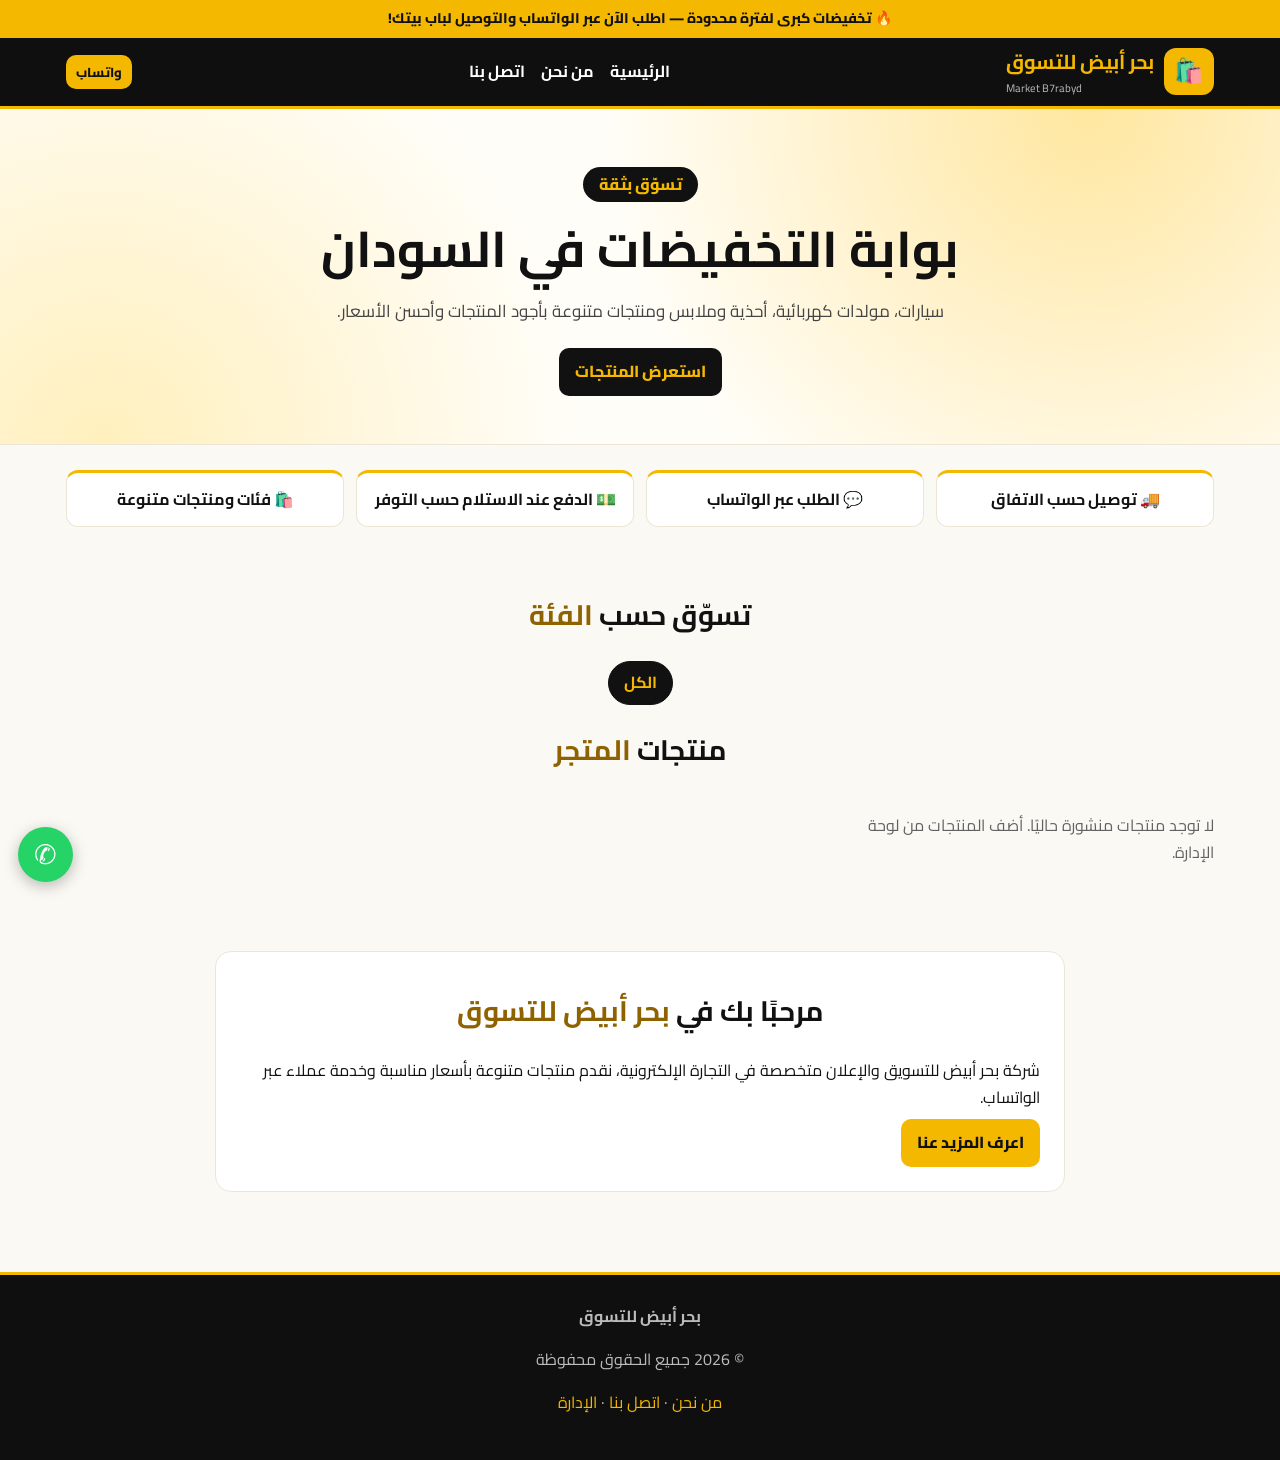
==== commit 0c36b20a: "Update index.html" ====
--- a/index.html
+++ b/index.html
@@ -1,333 +1,73 @@
-<!DOCTYPE html>
+<!doctype html>
 <html lang="ar" dir="rtl">
 <head>
-<meta charset="UTF-8">
-<meta name="viewport" content="width=device-width,initial-scale=1">
-<meta name="theme-color" content="#0f0f0f">
-<meta property="og:title" content="بحرأبيض للتسوق">
-<meta property="og:description" content="بوابة التخفيضات في السودان">
-<link rel="icon" href="data:image/svg+xml,<svg xmlns='http://www.w3.org/2000/svg' viewBox='0 0 100 100'><text y='.9em' font-size='90'>🛍️</text></svg>">
-<title>بحرأبيض للتسوق | Market B7rabyd</title>
-<meta name="description" content="بحرأبيض للتسوق - بوابة التخفيضات في السودان">
-<link href="https://fonts.googleapis.com/css2?family=Cairo:wght@400;600;800&display=swap" rel="stylesheet">
+<meta charset="utf-8"><meta name="viewport" content="width=device-width,initial-scale=1">
+<meta name="theme-color" content="#0f0f0f"><title>بحر أبيض للتسوق | Market B7rabyd</title>
+<meta name="description" content="بحر أبيض للتسوق — سيارات ومولدات وأحذية وملابس ومنتجات متنوعة">
+<link href="https://fonts.googleapis.com/css2?family=Cairo:wght@400;600;700;800&display=swap" rel="stylesheet">
 <style>
-:root{--bg:#faf8f2;--card:#fff;--line:#ebe5d3;--y:#b88700;--y2:#e0a800;--t:#1a1a1a;--m:#666;--g:#f5b800}
-*{box-sizing:border-box;margin:0;padding:0}
-html{scroll-behavior:smooth}
-body{font-family:Cairo,Tahoma,Arial,sans-serif;background:var(--bg);color:var(--t);line-height:1.7}
-a{color:inherit;text-decoration:none}
-.wrap{max-width:1150px;margin:auto;padding:0 16px}
-.bar{background:var(--g);color:#000;text-align:center;font-weight:800;padding:6px 10px;font-size:14px}
-header{position:sticky;top:0;z-index:20;background:#0f0f0f;border-bottom:3px solid var(--g);box-shadow:0 2px 12px #0002}
-header .wrap{display:flex;align-items:center;justify-content:space-between;height:62px;gap:10px}
-.logo b{color:var(--g);font-size:22px;font-weight:800}.logo small{display:block;color:#bbb;font-size:11px;letter-spacing:2px;direction:ltr;text-align:right;margin-top:-8px}
-nav{display:flex;gap:16px;font-weight:600;font-size:15px;color:#eee}nav a:hover{color:var(--g)}
-.btn{background:var(--g);color:#000;border:0;border-radius:10px;padding:10px 18px;font:800 15px Cairo,sans-serif;cursor:pointer;display:inline-block}
-.btn:hover{background:#f2bb15}.btn.o{background:transparent;color:var(--y);border:1.5px solid var(--y)}.btn.r{background:#c0392b;color:#fff}.btn.k{background:#0f0f0f;color:var(--g)}.hero .btn.o{color:#000;border-color:#000}
-.hero{padding:60px 0 40px;text-align:center;background:linear-gradient(135deg,#fff8dc 0%,#ffe58a 55%,#f5b800 100%)}
-.hero h1{font-size:clamp(28px,6vw,52px);font-weight:800;line-height:1.3}.hero h1 span{color:#000}
-.hero p{color:#3d3d3d;max-width:620px;margin:14px auto 22px;font-size:17px}
-.cd{display:flex;gap:10px;justify-content:center;margin:18px 0}.cd div{background:var(--card);border:1px solid var(--y2);border-radius:10px;padding:8px 14px;min-width:66px}.cd b{display:block;font-size:24px;color:var(--y)}.cd small{color:var(--m);font-size:12px}
-.trust{display:grid;grid-template-columns:repeat(auto-fit,minmax(200px,1fr));gap:12px;margin:30px 0}
-.trust div{background:var(--card);border:1px solid var(--line);border-radius:12px;padding:14px;text-align:center;box-shadow:0 2px 10px #0000000d}.trust i{font-style:normal;font-size:26px;display:block}
-h2.t{font-size:28px;margin:36px 0 18px;text-align:center}h2.t span{color:var(--y)}
-.grid{display:grid;grid-template-columns:repeat(auto-fit,minmax(255px,1fr));gap:20px}
-.card{background:var(--card);border:1px solid var(--line);border-radius:16px;overflow:hidden;transition:.25s;display:flex;flex-direction:column;box-shadow:0 4px 16px #00000012}
-.card:hover{transform:translateY(-5px);border-color:var(--y)}
-.pic{height:210px;background:linear-gradient(135deg,#fff6d6,#efe8d2);display:flex;align-items:center;justify-content:center;font-size:84px;position:relative;overflow:hidden}
-.pic img{width:100%;height:100%;object-fit:cover}
-.badge{position:absolute;top:10px;right:10px;background:#d32f2f;color:#fff;font-weight:800;border-radius:8px;padding:2px 10px;font-size:14px}
-.cb{padding:16px;display:flex;flex-direction:column;gap:8px;flex:1}.cb h3{font-size:19px}.cb p{color:var(--m);font-size:14px;flex:1}
-.pr{display:flex;align-items:baseline;gap:10px;flex-wrap:wrap}.pr b{font-size:21px;color:var(--y)}.pr s{color:#777;font-size:14px}
-.note{text-align:center;color:var(--m);font-size:13px;margin-top:14px}
-.about,.trk{background:var(--card);border:1px solid var(--line);border-radius:16px;padding:26px;text-align:center;margin-top:10px}
-.about p{color:#444;max-width:700px;margin:10px auto}
-.faq details{background:var(--card);border:1px solid var(--line);border-radius:10px;padding:12px 16px;margin-bottom:8px}.faq summary{cursor:pointer;font-weight:700}.faq p{color:var(--m);margin-top:6px}
-input,select,textarea{width:100%;background:#fff;color:var(--t);border:1px solid #d9d2bb;border-radius:10px;padding:10px 12px;font:15px Cairo,sans-serif;margin:4px 0 10px}
-input:focus,textarea:focus,select:focus{outline:none;border-color:var(--y)}label{font-size:13px;color:var(--m)}
-.mask{position:fixed;inset:0;background:#000b;z-index:50;display:none;align-items:center;justify-content:center;padding:14px}.mask.on{display:flex}
-.modal{background:#fff;border:1px solid var(--y2);border-radius:16px;padding:20px;width:100%;max-width:440px;max-height:92vh;overflow:auto}
-.modal h3{color:var(--y);margin-bottom:10px}
-.tl{display:flex;flex-direction:column;gap:8px;text-align:right;max-width:340px;margin:14px auto}.tl div{padding:8px 12px;border-radius:8px;background:#fff;border:1px solid var(--line);color:var(--m)}.tl .d{border-color:var(--y);color:var(--y);font-weight:700}
-footer{margin-top:44px;background:#0f0f0f;border-top:3px solid var(--g);padding:28px 0;text-align:center;color:#bbb;font-size:14px}footer a{color:var(--g)}footer .btn{color:#000}
-.fb{position:fixed;bottom:84px;left:18px;z-index:30;background:#1877f2;color:#fff;width:56px;height:56px;border-radius:50%;display:flex;align-items:center;justify-content:center;font:800 30px Arial;box-shadow:0 4px 18px #0006}.wa{position:fixed;bottom:18px;left:18px;z-index:30;background:#25d366;color:#fff;width:56px;height:56px;border-radius:50%;display:flex;align-items:center;justify-content:center;font-size:28px;box-shadow:0 4px 18px #0008}
-.adm{padding:20px 0}.tabs{display:flex;gap:8px;flex-wrap:wrap;margin:14px 0}.tabs .btn{padding:8px 14px}
-.row{display:flex;gap:10px;align-items:center;background:var(--card);border:1px solid var(--line);border-radius:10px;padding:10px;margin-bottom:8px;flex-wrap:wrap}.row>span{flex:1;min-width:140px}
-.g2{display:grid;grid-template-columns:1fr 1fr;gap:10px}
-@media(max-width:640px){nav{display:none}.g2{grid-template-columns:1fr}}
-
-.logo{display:flex;align-items:center;gap:10px}.logo>span{display:block}.mk{font-style:normal;background:var(--g);width:40px;height:40px;border-radius:12px;display:flex;align-items:center;justify-content:center;font-size:21px}
-.pill{display:inline-block;background:#0f0f0f;color:var(--g);font-weight:700;font-size:14px;padding:5px 16px;border-radius:30px;margin-bottom:14px}
-h2.t{position:relative;padding-bottom:14px}h2.t::after{content:"";position:absolute;bottom:0;right:50%;transform:translateX(50%);width:60px;height:4px;border-radius:4px;background:var(--g)}
-.steps{display:grid;grid-template-columns:repeat(auto-fit,minmax(200px,1fr));gap:14px}.steps div{background:var(--card);border:1px solid var(--line);border-radius:14px;padding:18px;text-align:center;font-weight:700;box-shadow:0 2px 10px #0000000d}
-.steps b{display:flex;width:40px;height:40px;margin:0 auto 8px;border-radius:50%;background:#0f0f0f;color:var(--g);align-items:center;justify-content:center;font-size:18px}
-.ft{display:flex;gap:10px;flex-wrap:wrap;font-size:12.5px;color:#2e7d32;font-weight:700}
-.pic img{transition:transform .5s}.card:hover .pic img{transform:scale(1.07)}
-.btn{transition:.2s;box-shadow:0 3px 10px #f5b80040}.btn:hover{transform:translateY(-1px)}
-.card,.trust div,.steps div,.about,.trk{animation:up .6s both}@keyframes up{from{opacity:0;transform:translateY(16px)}}
-.about{background:linear-gradient(135deg,#fff,#fff7d6);border-color:var(--y2)}
-
-/* ===== تحسين الألوان ===== */
-:root{--bg:#fbf9f4;--y:#9a6b00;--g:#f5b800;--m:#5f5f5f;--line:#ece6d6}
-.hero{background:radial-gradient(circle at 85% 0,#ffe7a0 0,transparent 42%),radial-gradient(circle at 8% 100%,#fff0bd 0,transparent 38%),#fffdf7;border-bottom:1px solid var(--line)}
-.hero h1 span{background:linear-gradient(transparent 62%,#f5b80099 62%);color:#111;padding:0 8px;border-radius:4px}
-.hero p{color:#444}
-.cd div{background:#111;border:0;box-shadow:0 4px 14px #0003}.cd b{color:var(--g)}.cd small{color:#ccc}
-.btn{background:linear-gradient(135deg,#ffd23f,#f5b800)}
-.card .btn{width:100%;background:#111;color:var(--g);box-shadow:none}.card .btn:hover{background:var(--g);color:#000}
-.pr b{color:#8f6200}
-.trust div{border-top:3px solid var(--g)}
-:focus-visible{outline:2px solid var(--g);outline-offset:2px}
-@media(max-width:480px){header .btn{padding:7px 10px;font-size:13px}.logo b{font-size:17px}.logo small{display:none}.mk{width:34px;height:34px}header .wrap>div{gap:5px!important}.hero{padding:40px 0 30px}}
-@media(prefers-reduced-motion:reduce){*{animation:none!important;transition:none!important}}
+:root{--bg:#fbf9f4;--card:#fff;--line:#ece6d6;--gold:#f5b800;--gold-dark:#8f6200;--ink:#111;--muted:#626262;--green:#168044;--red:#bd2c2c}
+*{box-sizing:border-box}html{scroll-behavior:smooth}body{margin:0;font-family:Cairo,Tahoma,Arial,sans-serif;background:var(--bg);color:var(--ink);line-height:1.7}a{color:inherit;text-decoration:none}button,input,textarea,select{font:inherit}button{cursor:pointer}.wrap{max-width:1180px;margin:auto;padding:0 16px}
+.topbar{background:var(--gold);padding:7px 12px;text-align:center;font-weight:800;font-size:14px}
+header{position:sticky;top:0;z-index:10;background:#0f0f0f;color:#fff;border-bottom:3px solid var(--gold)}header .wrap{min-height:68px;display:flex;align-items:center;justify-content:space-between;gap:15px}
+.logo{display:flex;gap:10px;align-items:center}.logo-icon{background:var(--gold);color:#111;border-radius:12px;padding:3px 10px;font-size:24px}.logo b{display:block;color:var(--gold);font-size:20px}.logo small{display:block;color:#bbb;font-size:11px;direction:ltr}
+nav{display:flex;gap:16px;align-items:center;font-weight:700}nav a:hover{color:var(--gold)}.actions{display:flex;gap:8px;align-items:center}
+.btn{border:0;border-radius:10px;padding:10px 16px;background:var(--gold);color:#111;font-weight:800;display:inline-block}.btn.dark{background:#111;color:var(--gold)}.btn.outline{background:transparent;border:1px solid var(--gold-dark);color:var(--gold-dark)}.btn.red{background:var(--red);color:white}.btn.small{padding:6px 10px;font-size:13px}
+.hero{padding:58px 0 48px;background:radial-gradient(circle at 85% 0,#ffe7a0 0,transparent 42%),radial-gradient(circle at 8% 100%,#fff0bd 0,transparent 38%),#fffdf7;border-bottom:1px solid var(--line);text-align:center}.pill{display:inline-block;background:#111;color:var(--gold);padding:4px 16px;border-radius:30px;font-weight:800}.hero h1{font-size:clamp(28px,5vw,50px);line-height:1.35;margin:14px 0}.hero p{max-width:720px;margin:0 auto 22px;color:#444;font-size:17px}
+.trust{display:grid;grid-template-columns:repeat(4,1fr);gap:12px;margin:25px auto}.trust div{background:#fff;border:1px solid var(--line);border-top:3px solid var(--gold);border-radius:12px;padding:13px;text-align:center;font-weight:700}
+.section{padding:28px 0}.section h2{text-align:center;font-size:28px;margin:12px 0 22px}.section h2 span{color:var(--gold-dark)}.categories{display:flex;gap:9px;justify-content:center;flex-wrap:wrap;margin-bottom:22px}.category-btn{border:1px solid var(--line);background:#fff;border-radius:24px;padding:7px 15px;font-weight:700}.category-btn.active,.category-btn:hover{background:#111;color:var(--gold);border-color:#111}
+.grid{display:grid;grid-template-columns:repeat(3,minmax(0,1fr));gap:18px}.card{display:flex;flex-direction:column;background:#fff;border:1px solid var(--line);border-radius:15px;overflow:hidden;box-shadow:0 4px 16px #0000000b}.product-img{height:220px;background:linear-gradient(135deg,#fff6d6,#efe8d2);display:flex;align-items:center;justify-content:center;font-size:70px;overflow:hidden;cursor:pointer}.product-img img{width:100%;height:100%;object-fit:cover}.card-body{padding:15px;display:flex;flex-direction:column;gap:7px;flex:1}.card h3{margin:0;font-size:19px}.muted{color:var(--muted)}.price{display:flex;align-items:baseline;gap:10px;flex-wrap:wrap}.price strong{font-size:21px;color:var(--gold-dark)}.price s{color:#777;font-size:14px}.card-actions{display:flex;gap:8px;margin-top:8px}.card-actions button{flex:1}
+.info-box{background:#fff;border:1px solid var(--line);border-radius:16px;padding:24px;margin:12px auto;max-width:850px}.info-box p{margin:8px 0}.contact-grid{display:grid;grid-template-columns:repeat(3,1fr);gap:12px}.contact-item{padding:16px;border:1px solid var(--line);border-radius:12px;background:#fff;text-align:center}
+footer{margin-top:40px;background:#0f0f0f;color:#bbb;border-top:3px solid var(--gold);padding:28px 0;text-align:center}footer a{color:var(--gold)}.float-wa{position:fixed;bottom:18px;left:18px;background:#25d366;color:#fff;border-radius:50%;width:55px;height:55px;display:grid;place-items:center;font-size:27px;box-shadow:0 4px 15px #0004;z-index:9}
+input,textarea,select{width:100%;padding:10px 12px;border:1px solid #d9d2bb;border-radius:9px;background:#fff;margin:4px 0 10px;color:#111}label{font-size:13px;font-weight:700;color:#555}textarea{min-height:90px;resize:vertical}
+.overlay{position:fixed;inset:0;background:#000b;display:none;align-items:center;justify-content:center;padding:15px;z-index:30}.overlay.open{display:flex}.modal{background:#fff;width:100%;max-width:650px;max-height:92vh;overflow:auto;border-radius:16px;padding:22px;border-top:4px solid var(--gold)}.modal h2{margin:0 0 12px}.modal-grid{display:grid;grid-template-columns:1fr 1fr;gap:10px}.close-row{display:flex;justify-content:space-between;align-items:center;gap:10px}
+.admin-shell{padding:28px 0;min-height:65vh}.admin-panel{background:#fff;border:1px solid var(--line);border-radius:15px;padding:20px;margin-bottom:18px}.admin-list{display:grid;gap:10px}.admin-row{border:1px solid var(--line);border-radius:10px;padding:12px;display:flex;gap:12px;align-items:center;flex-wrap:wrap}.admin-row .grow{flex:1;min-width:170px}.admin-tabs{display:flex;gap:8px;flex-wrap:wrap;margin-bottom:15px}.notice{padding:10px 13px;background:#fff6d6;border:1px solid #ead58a;border-radius:9px;margin:10px 0}.status{font-weight:700;margin:8px 0}.hidden{display:none!important}
+@media(max-width:850px){nav{gap:9px;font-size:13px}.grid{grid-template-columns:repeat(2,minmax(0,1fr))}.trust{grid-template-columns:repeat(2,1fr)}}
+@media(max-width:600px){header .wrap{flex-wrap:wrap;padding-top:8px;padding-bottom:8px}.logo b{font-size:16px}nav{order:3;width:100%;justify-content:space-between;display:flex;font-size:12px}.actions .btn{padding:7px 9px;font-size:12px}.grid{grid-template-columns:1fr 1fr;gap:10px}.product-img{height:145px;font-size:45px}.card-body{padding:10px}.card h3{font-size:16px}.card .price strong{font-size:17px}.card-actions{flex-direction:column}.contact-grid{grid-template-columns:1fr}.modal-grid{grid-template-columns:1fr}.hero{padding:38px 0}.section h2{font-size:24px}}
 </style>
 </head>
 <body>
-<div id="app"></div>
-<div class="mask" id="mask"><div class="modal" id="modal"></div></div>
-
+<div id="app"><div class="hero"><div class="wrap"><h1>بحر أبيض للتسوق</h1><p>جارٍ تحميل المتجر...</p></div></div></div>
+<div class="overlay" id="overlay"><div class="modal" id="modal"></div></div>
 <script>
-/* ================= الإعدادات الافتراضية (يمكن تعديلها من لوحة الأدمن) ================= */
-const DEFAULT={
- s:{name:"بحرأبيض للتسوق",en:"Market B7rabyd",owner:"201100154634",phone:"",cc:"249",fb:"https://www.facebook.com/bharabidmark",instagram:"",tiktok:"",youtube:"",cur:"ج.س",pass:"admin123",
- bar:"🔥 تخفيضات كبرى لفترة محدودة — اطلب الآن عبر الواتساب والتوصيل لباب بيتك!",
- h1:"بوابة التخفيضات في السودان",sub:"سيارات، ركشات، أحذية ومولدات كهربائية بأجود المنتجات وأحسن الأسعار.",
- about:"شركة بحرأبيض للتسويق والإعلان متخصصون في التجارة الإلكترونية، نقدم أجود المنتجات بأحسن الأسعار. بحرأبيض للتسوق بوابة التخفيضات في السودان.",
- end:new Date("2026-12-31T23:59:00").getTime()},
- p:[
- {id:1,n:"سيارات",e:"🚗",d:"سيارات بحالة ممتازة وأداء قوي واقتصادي في استهلاك الوقود، مفحوصة بالكامل، مريحة للأسرة وتتحمل الطرق السودانية. تجهيزات حديثة وضمان فحص قبل التسليم.",o:25000000,pr:21000000,img:""},
- {id:2,n:"ركشات",e:"🛺",d:"ركشة قوية ومتينة للعمل والنقل اليومي، محرك اقتصادي وقطع غيار متوفرة، مثالية لبدء مشروعك الخاص وتحقيق دخل ثابت.",o:7500000,pr:6300000,img:""},
- {id:3,n:"أحذية",e:"👟",d:"أحذية عصرية بخامات عالية الجودة، خفيفة ومريحة وبنعل مقاوم للانزلاق، تناسب الاستخدام اليومي والرياضة والمناسبات بأشكال وألوان متعددة.",o:60000,pr:45000,img:""},
- {id:4,n:"مولدات كهربائية",e:"⚡",d:"مولدات كهربائية قوية وموثوقة تعمل بكفاءة عالية وبصوت منخفض وتوفير في الوقود، حل مثالي للمنازل والمحلات والمشاريع عند انقطاع الكهرباء.",o:2400000,pr:1950000,img:""}
- ]};
-const ST=["تم استلام الطلب","قيد التجهيز","تم الشحن","في الطريق إليك","تم التسليم"];
-const FB="https://www.facebook.com/bharabidmark";
-const API_BASE="https://bahr-abyad-api.monzir-ali-omer.workers.dev";
-const API_PRODUCTS=API_BASE+"/api/products";
-const API_SETTINGS=API_BASE+"/api/settings";
+/* ضع رابط Cloudflare Worker المنشور هنا فقط. لا تضع ADMIN_TOKEN في هذا الملف. */
+const API_BASE = "https://bahr-abyad-api.monzir-ali-omer.workers.dev";
+const DEFAULT_SETTINGS={name:"بحر أبيض للتسوق",en:"Market B7rabyd",owner:"201100154634",phone:"",email:"",cc:"249",fb:"https://www.facebook.com/bharabidmark",instagram:"",tiktok:"",youtube:"",cur:"ج.س",bar:"🔥 تخفيضات كبرى لفترة محدودة — اطلب الآن عبر الواتساب والتوصيل لباب بيتك!",h1:"بوابة التخفيضات في السودان",sub:"سيارات، مولدات كهربائية، أحذية وملابس ومنتجات متنوعة بأجود المنتجات وأحسن الأسعار.",about:"شركة بحر أبيض للتسويق والإعلان متخصصة في التجارة الإلكترونية، نقدم منتجات متنوعة بأسعار مناسبة وخدمة عملاء عبر الواتساب."};
+let settings={...DEFAULT_SETTINGS}, products=[], categories=[], adminToken="", adminTab="products", selectedCategory="الكل";
 const $=s=>document.querySelector(s);
-const esc=t=>String(t??"").replace(/[&<>"']/g,c=>({"&":"&amp;","<":"&lt;",">":"&gt;",'"':"&quot;","'":"&#39;"}[c]));
-const fm=n=>Number(n).toLocaleString("en-US");
-const LS=(k,v)=>{try{if(v===undefined)return JSON.parse(localStorage.getItem(k));localStorage.setItem(k,JSON.stringify(v))}catch(e){return null}};
-let D=JSON.parse(JSON.stringify(DEFAULT)),admin=false,tab="p";
-
-async function init(){
-  // Keep the local template as a fallback if the API is temporarily unavailable.
-  try {
-    const [settingsResponse, productsResponse] = await Promise.all([
-      fetch(API_SETTINGS + "?_=" + Date.now()),
-      fetch(API_PRODUCTS + "?_=" + Date.now())
-    ]);
-
-    if (settingsResponse.ok) {
-      const payload = await settingsResponse.json();
-      if (payload.success && payload.settings) {
-        const safeSettings = { ...payload.settings };
-        delete safeSettings.pass;
-        D.s = { ...D.s, ...safeSettings };
-      }
-    }
-
-    if (productsResponse.ok) {
-      const payload = await productsResponse.json();
-      if (payload.success && Array.isArray(payload.products)) {
-        D.p = payload.products.map(p => ({
-          id: Number(p.id),
-          n: p.name || "منتج",
-          e: /سيارة|cars/i.test(p.category || "") ? "🚗" :
-             /موتر|دراجة|motorcycle/i.test(p.category || "") ? "🏍️" :
-             /تك|tuk/i.test(p.category || "") ? "🛺" :
-             /مولد|generator/i.test(p.category || "") ? "⚡" :
-             /حذاء|shoe/i.test(p.category || "") ? "👟" : "🛍️",
-          d: p.description || "",
-          o: 0,
-          pr: Number(p.price) || 0,
-          img: p.image_url || "",
-          stock: Number(p.stock) || 0,
-          category: p.category || ""
-        }));
-      }
-    }
-  } catch (e) {
-    console.warn("تعذر الاتصال بواجهة المتجر؛ سيتم استخدام البيانات الافتراضية.", e);
-  }
-
-  if (!D.s.fb || D.s.fb === "https://facebook.com/") D.s.fb = DEFAULT.s.fb;
-  route();
-}
-addEventListener("hashchange",route);
-let view="";
-function route(){const h=location.hash;
- if(h==="#admin"){const p=prompt("كلمة مرور الأدمن:");if(p===D.s.pass){admin=true;view="a";renderAdmin();return}alert("كلمة المرور غير صحيحة");location.hash="";return}
- if(view!=="s"||h.startsWith("#track=")){admin=false;view="s";renderShop()}}
-function save(){LS("bh_data",D)}
-function phoneIntl(p){p=String(p).replace(/[^\d+]/g,"");if(p.startsWith("+"))return p.slice(1);if(p.startsWith("00"))return p.slice(2);if(p.startsWith("0"))return D.s.cc+p.slice(1);return p}
-
-function socialLinks(s){
-  const items = [
-    ["فيسبوك", s.fb, "📘"],
-    ["إنستغرام", s.instagram, "📸"],
-    ["تيك توك", s.tiktok, "🎵"],
-    ["يوتيوب", s.youtube, "▶️"]
-  ].filter(x => x[1] && /^https:\/\//i.test(x[1]));
-  const links = items.map(([label,url,icon]) =>
-    `<a class="btn o" style="margin:4px" target="_blank" rel="noopener noreferrer" href="${esc(url)}">${icon} ${label}</a>`
-  ).join("");
-  const phone = String(s.phone||"").replace(/[^0-9+]/g,"");
-  const phoneLink = phone ? `<a class="btn o" style="margin:4px" href="tel:${esc(phone)}">☎️ اتصل بنا</a>` : "";
-  return links + phoneLink;
-}
-
-/* ================= المتجر ================= */
-function renderShop(){
- const s=D.s;
- $("#app").innerHTML=`
- <div class="bar">${esc(s.bar)}</div>
- <header><div class="wrap"><a href="#" class="logo"><i class="mk">🛍️</i><span><b>${esc(s.name)}</b><small>${esc(s.en)}</small></span></a>
- <nav><a href="#products">المنتجات</a><a href="#how">طريقة الطلب</a><a href="#track">تتبع طلبك</a><a href="#faq">أسئلة</a></nav>
- <div style="display:flex;gap:8px"><a class="btn" style="background:#1877f2;color:#fff" target="_blank" href="${esc(s.fb||FB)}" rel="noopener">فيسبوك</a><a class="btn" target="_blank" href="https://wa.me/${s.owner}">واتساب</a></div></div></header>
- <section class="hero"><div class="wrap"><span class="pill">🏷️ بوابة التخفيضات في السودان</span><h1><span>${esc(s.h1)}</span> 🔥</h1><p>${esc(s.sub)}</p>
- <div id="cd" class="cd"></div><a class="btn k" href="#products">تسوّق الآن</a> <a class="btn o" target="_blank" href="${esc(s.fb||FB)}" rel="noopener">📘 تابعنا على فيسبوك</a></div></section>
- <div class="wrap">
- <div class="trust"><div><i>🚚</i>توصيل لجميع الولايات</div><div><i>💵</i>الدفع عند الاستلام</div><div><i>✅</i>منتجات أصلية ومضمونة</div><div><i>💬</i>دعم مباشر عبر الواتساب</div></div>
- <h2 class="t" id="products">منتجاتنا <span>المميزة</span></h2>
- <div class="grid">${D.p.map(p=>{const off=p.o>p.pr?Math.round((1-p.pr/p.o)*100):0;return`
- <div class="card"><div class="pic">${p.img?`<img src="${esc(p.img)}" alt="${esc(p.n)}" loading="lazy" onerror="this.remove()">`:""}<span>${esc(p.e||"🛍️")}</span>${off?`<div class="badge">خصم ${off}%</div>`:""}</div>
- <div class="cb"><h3>${esc(p.n)}</h3><p>${esc(p.d)}</p>
- <div class="ft"><span>✔ توصيل</span><span>✔ دفع عند الاستلام</span></div>
- <div class="pr"><b>${fm(p.pr)} ${esc(s.cur)}</b>${off?`<s>${fm(p.o)}</s>`:""}</div>${p.stock!==undefined?`<small style="color:var(--m)">المخزون: ${fm(p.stock)}</small>`:""}
- <button class="btn" onclick="order(${p.id})">اطلب الآن</button></div></div>`}).join("")}</div>
- <p class="note">الأسعار والمخزون المعروضان مأخوذان من بيانات المتجر.</p>
- <h2 class="t" id="how">طريقة <span>الطلب</span></h2>
- <div class="steps"><div><b>1</b>اختر المنتج المناسب</div><div><b>2</b>املأ بيانات التوصيل</div><div><b>3</b>أرسل الطلب عبر واتساب</div><div><b>4</b>استلم التأكيد وتتبّع طلبك</div></div>
- <h2 class="t" id="track">تتبّع <span>طلبك</span></h2>
- <div class="trk"><p style="color:var(--m)">بعد تأكيد طلبك عبر الواتساب سنرسل لك رابط التتبع. أو أدخل رقم طلبك:</p><div style="max-width:340px;margin:10px auto"><input id="tc" placeholder="مثال: BA-1234" dir="ltr"><button class="btn" onclick="trackCode()">تتبع</button></div><div id="tr"></div></div>
- <h2 class="t" id="faq">أسئلة <span>شائعة</span></h2>
- <div class="faq"><details><summary>كيف أطلب؟</summary><p>اضغط «اطلب الآن»، املأ بياناتك وسيُفتح الواتساب برسالة جاهزة، ثم أرسلها.</p></details>
- <details><summary>كيف أدفع؟</summary><p>الدفع عند الاستلام أو حسب الاتفاق مع خدمة العملاء.</p></details>
- <details><summary>كيف أعرف حالة طلبي؟</summary><p>بعد استلام طلبك نرسل لك رسالة تأكيد برابط تتبع على الواتساب.</p></details></div>
- <h2 class="t" id="about">من <span>نحن</span></h2>
- <div class="about"><h3 style="color:var(--y)">${esc(s.name)}</h3><p>${esc(s.about)}</p><div>${socialLinks(s)}</div></div>
- 
- </div>
- <footer><div class="wrap"><p>© ${new Date().getFullYear()} جميع الحقوق محفوظة لشركة <b>Nilova Studios</b> — السودان</p><p style="margin:10px 0">${socialLinks(s)}</p><p><a href="#about">من نحن</a> · <a href="#products">المنتجات</a> · <a href="#admin">لوحة التحكم</a></p></div></footer>
- <a class="wa" target="_blank" href="https://wa.me/${s.owner}" aria-label="واتساب">💬</a><a class="fb" target="_blank" href="${esc(s.fb||FB)}" rel="noopener" aria-label="فيسبوك">f</a>`;
- tick();
- const m=location.hash.match(/#track=(.+)/);if(m)showTrack(m[1]);
-}
-let ti;function tick(){clearInterval(ti);const f=()=>{const e=$("#cd");if(!e)return;let d=Math.max(0,D.s.end-Date.now());if(!d){e.style.display="none";return}const v=[[864e5,"يوم"],[36e5,"ساعة"],[6e4,"دقيقة"],[1e3,"ثانية"]];e.innerHTML=v.map(([u,l])=>{const x=Math.floor(d/u);d-=x*u;return`<div><b>${x}</b><small>${l}</small></div>`}).join("")};f();ti=setInterval(f,1000)}
-
-/* ================= الطلب ================= */
-function openM(h){$("#modal").innerHTML=h;$("#mask").classList.add("on")}
-function closeM(){$("#mask").classList.remove("on")}
-$("#mask").addEventListener("click",e=>{if(e.target.id==="mask")closeM()});
-function order(id){const p=D.p.find(x=>x.id===id);
- openM(`<h3>طلب: ${esc(p.n)}</h3>
- <label>الاسم *</label><input id="o1"><label>رقم التلفون *</label><input id="o2" type="tel" dir="ltr"><label>رقم احتياطي (اختياري)</label><input id="o3" type="tel" dir="ltr">
- <label>المدينة أو المنطقة *</label><input id="o4"><label>العنوان *</label><input id="o5"><label>عدد الطلب *</label><input id="o6" type="number" min="1" value="1" oninput="tot(${id})">
- <p id="ot" style="color:var(--y);font-weight:800;margin-bottom:10px">الإجمالي: ${fm(p.pr)} ${esc(D.s.cur)}</p>
- <button class="btn" style="width:100%" onclick="send(${id})">إرسال الطلب عبر واتساب</button>
- <button class="btn o" style="width:100%;margin-top:8px" onclick="closeM()">إلغاء</button>`)}
-function tot(id){const p=D.p.find(x=>x.id===id);$("#ot").textContent="الإجمالي: "+fm(p.pr*(+$("#o6").value||1))+" "+D.s.cur}
-function send(id){const p=D.p.find(x=>x.id===id),v=i=>$("#o"+i).value.trim();
- if(!v(1)||!v(2)||!v(4)||!v(5)||!(+v(6)>0)){alert("من فضلك أكمل الحقول المطلوبة");return}
- if(v(2).replace(/\D/g,"").length<8){alert("رقم التلفون غير صحيح");return}
- const code="BA-"+Math.floor(1000+Math.random()*9000),q=+v(6);
- const msg=`🛒 *طلب جديد — ${D.s.name}*\nرقم الطلب: ${code}\nالمنتج: ${p.n}\nالعدد: ${q}\nالإجمالي: ${fm(p.pr*q)} ${D.s.cur}\n\nالاسم: ${v(1)}\nالهاتف: ${v(2)}\nرقم احتياطي: ${v(3)||"—"}\nالمدينة/المنطقة: ${v(4)}\nالعنوان: ${v(5)}`;
- const my=LS("bh_my")||[];my.push({c:code,p:p.n,t:Date.now()});LS("bh_my",my);
- window.open(`https://wa.me/${D.s.owner}?text=${encodeURIComponent(msg)}`,"_blank");
- openM(`<h3>✅ تم تجهيز طلبك</h3><p>رقم طلبك: <b style="color:var(--y);font-size:20px">${code}</b></p><p style="color:var(--m);margin:8px 0 14px">اضغط «إرسال» داخل الواتساب لإتمام الطلب. بعد استلامه ستصلك رسالة تأكيد ورابط تتبع.</p><button class="btn" style="width:100%" onclick="closeM()">حسناً</button>`)}
-
-/* ================= التتبع (بدون سيرفر: الحالة داخل الرابط) ================= */
-const enc=o=>btoa(unescape(encodeURIComponent(JSON.stringify(o))));
-const dec=s=>JSON.parse(decodeURIComponent(escape(atob(s))));
-function tl(s){s=Math.max(0,Math.min(4,+s||0));return`<div class="tl">${ST.map((x,i)=>`<div class="${i<=s?"d":""}">${i<=s?"✔":"○"} ${x}</div>`).join("")}</div>`}
-function showTrack(h){try{const o=dec(h);$("#tr").innerHTML=`<h3 style="color:var(--y)">طلب ${esc(o.c)} — ${esc(o.n)}</h3><p style="color:var(--m)">${esc(o.p||"")}</p>${tl(o.s)}`;$("#track").scrollIntoView()}catch(e){$("#tr").textContent="رابط التتبع غير صالح"}}
-function trackCode(){const c=$("#tc").value.trim().toUpperCase(),m=(LS("bh_my")||[]).find(x=>x.c===c);
- $("#tr").innerHTML=m?`<h3 style="color:var(--y)">طلب ${esc(c)}</h3>${tl(0)}<p style="color:var(--m)">بانتظار تأكيد الاستلام من الإدارة، وسيصلك رابط التتبع على الواتساب.</p>`:`<p style="color:var(--m)">لم نجد الطلب على هذا الجهاز. استخدم رابط التتبع المرسل إليك على الواتساب.</p>`}
-
-/* ================= لوحة الأدمن ================= */
-function renderAdmin(){
- const T=[["p","المنتجات"],["o","الطلبات والتأكيد"],["s","إعدادات الموقع"],["b","نسخ احتياطي ونشر"]];
- $("#app").innerHTML=`<div class="wrap adm"><h2 style="color:var(--y)">⚙️ لوحة التحكم</h2>
- <div class="tabs">${T.map(([k,l])=>`<button class="btn ${tab===k?"":"o"}" onclick="tab='${k}';renderAdmin()">${l}</button>`).join("")}<a class="btn o" href="#" onclick="location.hash='';return false">← عرض المتجر</a></div><div id="ab"></div></div>`;
- ({p:aP,o:aO,s:aS,b:aB})[tab]();
-}
-function aP(){$("#ab").innerHTML=D.p.map(p=>`<div class="row"><span><b>${esc(p.n)}</b><br><small style="color:var(--m)">${fm(p.pr)} / ${fm(p.o)}</small></span><button class="btn" onclick="editP(${p.id})">تعديل</button><button class="btn r" onclick="delP(${p.id})">حذف</button></div>`).join("")+`<button class="btn" onclick="editP(0)">+ إضافة منتج</button>`}
-function delP(id){if(confirm("حذف المنتج؟")){D.p=D.p.filter(x=>x.id!==id);save();renderAdmin()}}
-let img="";
-function editP(id){const p=D.p.find(x=>x.id===id)||{n:"",e:"🛍️",d:"",o:"",pr:"",img:""};img=p.img||"";
- openM(`<h3>${id?"تعديل":"إضافة"} منتج</h3><label>الاسم</label><input id="e1" value="${esc(p.n)}"><label>أيقونة (إيموجي بديلة للصورة)</label><input id="e2" value="${esc(p.e)}">
- <label>الوصف</label><textarea id="e3" rows="4">${esc(p.d)}</textarea><div class="g2"><div><label>السعر قبل الخصم</label><input id="e4" type="number" value="${p.o}"></div><div><label>السعر بعد الخصم</label><input id="e5" type="number" value="${p.pr}"></div></div>
- <label>صورة المنتج (رفع من الجهاز)</label><input type="file" accept="image/*" onchange="upl(this)"><label>أو رابط صورة</label><input id="e6" dir="ltr" value="${esc(p.img&&p.img.startsWith("http")?p.img:"")}">
- <button class="btn" style="width:100%" onclick="saveP(${id})">حفظ</button>`)}
-function upl(i){const f=i.files[0];if(!f)return;const r=new FileReader();r.onload=()=>{const im=new Image();im.onload=()=>{const c=document.createElement("canvas"),k=Math.min(1,700/im.width);c.width=im.width*k;c.height=im.height*k;c.getContext("2d").drawImage(im,0,0,c.width,c.height);img=c.toDataURL("image/jpeg",.78)};im.src=r.result};r.readAsDataURL(f)}
-function saveP(id){const g=i=>$("#e"+i).value.trim(),o={id:id||Date.now(),n:g(1),e:g(2),d:g(3),o:+g(4),pr:+g(5),img:g(6)||img};
- if(!o.n||!o.pr){alert("الاسم والسعر مطلوبان");return}
- id?D.p[D.p.findIndex(x=>x.id===id)]=o:D.p.push(o);save();closeM();renderAdmin()}
-
-function aO(){const L=LS("bh_orders")||[];
- $("#ab").innerHTML=`<p style="color:var(--m);margin-bottom:10px">عند وصول طلب في واتساب، سجّله هنا ثم اضغط إرسال: تصل العميل رسالة تأكيد برابط تتبع. غيّر الحالة وأرسل مرة أخرى لتحديثه.</p>
- <div class="g2"><div><label>رقم الطلب</label><input id="a1" placeholder="BA-1234" dir="ltr"></div><div><label>اسم العميل</label><input id="a2"></div><div><label>هاتف العميل</label><input id="a3" dir="ltr"></div><div><label>المنتج</label><input id="a4"></div></div>
- <button class="btn" onclick="addO()">+ تسجيل الطلب</button><hr style="border-color:var(--line);margin:16px 0">
- ${L.map((o,i)=>`<div class="row"><span><b>${esc(o.c)}</b> — ${esc(o.n)}<br><small style="color:var(--m)">${esc(o.p)} · ${esc(o.ph)}</small></span>
- <select style="width:auto;margin:0" onchange="stO(${i},this.value)">${ST.map((x,k)=>`<option value="${k}" ${o.s==k?"selected":""}>${x}</option>`).join("")}</select>
- <button class="btn" onclick="waO(${i})">إرسال للعميل 📲</button><button class="btn r" onclick="dlO(${i})">✕</button></div>`).join("")||"<p style='color:var(--m)'>لا توجد طلبات مسجلة.</p>"}`}
-function addO(){const g=i=>$("#a"+i).value.trim();if(!g(1)||!g(3)){alert("رقم الطلب والهاتف مطلوبان");return}const L=LS("bh_orders")||[];L.unshift({c:g(1).toUpperCase(),n:g(2),ph:g(3),p:g(4),s:0});LS("bh_orders",L);aO()}
-function stO(i,v){const L=LS("bh_orders");L[i].s=+v;LS("bh_orders",L)}
-function dlO(i){const L=LS("bh_orders");L.splice(i,1);LS("bh_orders",L);aO()}
-function waO(i){const o=(LS("bh_orders"))[i],u=location.href.split("#")[0]+"#track="+enc({c:o.c,n:o.n,p:o.p,s:o.s});
- const m=`مرحباً ${o.n} 👋\nتم استلام طلبك رقم *${o.c}* بنجاح ✅\nالحالة الحالية: *${ST[o.s]}*\nتتبع طلبك من هنا:\n${u}\n\nشكراً لتسوقك من ${D.s.name}`;
- window.open(`https://wa.me/${phoneIntl(o.ph)}?text=${encodeURIComponent(m)}`,"_blank")}
-
-function aS(){
- const s=D.s;
- const F=[
-  ["name","اسم الموقع"],["en","الاسم الإنجليزي"],
-  ["owner","رقم واتساب الطلبات الدولي (أرقام فقط مع مفتاح الدولة)"],
-  ["phone","رقم هاتف إضافي (اختياري)"],["cc","مفتاح الدولة الافتراضي"],
-  ["fb","رابط فيسبوك"],["instagram","رابط إنستغرام"],
-  ["tiktok","رابط تيك توك"],["youtube","رابط يوتيوب"],
-  ["cur","العملة"],["bar","شريط الإعلان"],["h1","عنوان الواجهة"],
-  ["sub","وصف الواجهة"],["about","من نحن"]
- ];
- $("#ab").innerHTML=F.map(([k,l])=>`<label>${l}</label><input id="s_${k}" value="${esc(s[k]||"")}" ${["fb","instagram","tiktok","youtube"].includes(k)?'dir="ltr"':''}>`).join("")
- +`<label>نهاية العرض (عدّاد التخفيضات)</label><input id="s_end" type="datetime-local" value="${new Date(s.end-new Date().getTimezoneOffset()*6e4).toISOString().slice(0,16)}">
- <p style="color:var(--m);font-size:13px;margin:8px 0">لحفظ الإعدادات للجميع، أدخل رمز ADMIN_TOKEN الذي أعددته في أسرار Cloudflare. لا تضع الرمز داخل ملفات الموقع.</p>
- <button class="btn" onclick="saveS()">حفظ الإعدادات في قاعدة البيانات</button>`;
-}
-async function saveS(){
- const keys=["name","en","owner","phone","cc","fb","instagram","tiktok","youtube","cur","bar","h1","sub","about"];
- const next={...D.s};
- keys.forEach(k=>next[k]=$("#s_"+k).value.trim());
- next.end=new Date($("#s_end").value).getTime()||D.s.end;
- const token=prompt("أدخل رمز إدارة API (ADMIN_TOKEN) لحفظ الإعدادات:");
- if(!token)return;
- const serverSettings={...next};delete serverSettings.pass;
- try{
-  const response=await fetch(API_SETTINGS,{
-   method:"PUT",
-   headers:{"Content-Type":"application/json","Authorization":"Bearer "+token},
-   body:JSON.stringify({settings:serverSettings})
-  });
-  const payload=await response.json();
-  if(!response.ok||!payload.success){
-   alert(payload.error||"تعذر حفظ الإعدادات. تحقق من رمز الإدارة وربط قاعدة البيانات.");
-   return;
-  }
-  D.s=next;save();alert("تم حفظ الإعدادات في قاعدة البيانات بنجاح ✅");
-  renderShop();
- }catch(e){
-  alert("تعذر الاتصال بواجهة API. تحقق من نشر Worker وإعداد CORS.");
- }
-}
-
-function aB(){$("#ab").innerHTML=`<div class="about" style="text-align:right"><h3 style="color:var(--y)">كيف تنشر تعديلاتك للجميع؟</h3><p style="color:#555">إعدادات التواصل تُحفظ في قاعدة البيانات عبر واجهة API. أما إدارة المنتجات والطلبات في هذه النسخة فما زالت محلية في المتصفح؛ سنربطها بقاعدة البيانات في مرحلة لاحقة. يمكنك تصدير نسخة احتياطية من الإعدادات المحلية عند الحاجة.</p><br>
- <button class="btn" onclick="exp()">⬇ تصدير data.json</button> <label class="btn o" style="margin:0">استيراد ملف<input type="file" accept=".json" hidden onchange="imp(this)"></label> <button class="btn r" onclick="if(confirm('إعادة كل شيء للإعدادات الأصلية؟')){localStorage.removeItem('bh_data');location.reload()}">إعادة الضبط</button></div>`}
-function exp(){const a=document.createElement("a");a.href=URL.createObjectURL(new Blob([JSON.stringify(D)],{type:"application/json"}));a.download="data.json";a.click()}
-function imp(i){const r=new FileReader();r.onload=()=>{try{D=JSON.parse(r.result);save();alert("تم الاستيراد ✅");renderAdmin()}catch(e){alert("ملف غير صالح")}};r.readAsText(i.files[0])}
-
-init();
+const esc=v=>String(v??"").replace(/[&<>"']/g,c=>({"&":"&amp;","<":"&lt;",">":"&gt;",'"':"&quot;","'":"&#39;"}[c]));
+const money=n=>Number(n||0).toLocaleString("en-US");
+const apiReady=()=>API_BASE.startsWith("https://")&&!API_BASE.includes("REPLACE-WITH");
+async function api(path,options={}){if(!apiReady())throw Error("أضف رابط Worker الصحيح في أعلى ملف index.html أولًا.");const headers={"Content-Type":"application/json",...(options.headers||{})};if(options.auth&&adminToken)headers.Authorization="Bearer "+adminToken;const r=await fetch(API_BASE+path,{...options,headers});let data={};try{data=await r.json()}catch{}if(!r.ok||data.success===false)throw Error(data.error||("فشل الطلب ("+r.status+")"));return data}
+async function init(){try{const [s,p]=await Promise.all([api("/api/settings"),api("/api/products")]);settings={...settings,...s.settings};products=(p.products||[]).map(normalizeProduct);categories=[...new Set(products.map(p=>p.category).filter(Boolean))];}catch(e){console.warn(e)}render();if(!apiReady())alert("المتجر جاهز كملفات، لكن يجب وضع رابط Worker الفعلي في API_BASE قبل ربط قاعدة البيانات.");}
+function normalizeProduct(p){return {id:p.id,name:p.name||"منتج",description:p.description||"",price:Number(p.price||0),old_price:Number(p.old_price||0),image_url:p.image_url||"",stock:Number(p.stock??0),condition_type:p.condition_type||"جديد",category:p.category||"عام",is_active:p.is_active??1}}
+function go(page){location.hash=page}
+function render(){const page=location.hash.replace("#","")||"home";if(page==="admin"){renderAdminGate();return}if(page==="about"){renderAbout();return}if(page==="contact"){renderContact();return}if(page.startsWith("product-")){renderProduct(Number(page.slice(8)));return}renderHome()}
+function header(){return `<div class="topbar">${esc(settings.bar)}</div><header><div class="wrap"><a href="#home" class="logo"><span class="logo-icon">🛍️</span><span><b>${esc(settings.name)}</b><small>${esc(settings.en)}</small></span></a><nav><a href="#home">الرئيسية</a><a href="#about">من نحن</a><a href="#contact">اتصل بنا</a></nav><div class="actions"><a class="btn small" target="_blank" rel="noopener" href="${waLink()}">واتساب</a></div></div></header>`}
+function footer(){return `<footer><div class="wrap"><b>${esc(settings.name)}</b><p>© ${new Date().getFullYear()} جميع الحقوق محفوظة</p><p><a href="#about">من نحن</a> · <a href="#contact">اتصل بنا</a> · <a href="#admin">الإدارة</a></p></div></footer>${settings.owner?`<a class="float-wa" target="_blank" rel="noopener" href="${waLink()}" aria-label="واتساب">✆</a>`:""}`}
+function waLink(message="مرحبًا، أريد الاستفسار عن منتجات بحر أبيض"){return "https://wa.me/"+String(settings.owner||"").replace(/\D/g,"")+"?text="+encodeURIComponent(message)}
+function productCard(p){return `<article class="card"><div class="product-img" onclick="go('product-${p.id}')">${p.image_url?`<img src="${esc(p.image_url)}" alt="${esc(p.name)}" loading="lazy" onerror="this.style.display='none'">`:"🛍️"}</div><div class="card-body"><small class="muted">${esc(p.category)}</small><h3>${esc(p.name)}</h3><p class="muted">${esc(p.description.slice(0,105))}${p.description.length>105?"…":""}</p><div class="price"><strong>${money(p.price)} ${esc(settings.cur)}</strong>${p.old_price>p.price?`<s>${money(p.old_price)}</s>`:""}</div><div class="card-actions"><button class="btn dark" onclick="go('product-${p.id}')">التفاصيل والطلب</button></div></div></article>`}
+function renderHome(){const cats=["الكل",...new Set(products.map(p=>p.category).filter(Boolean))];$("#app").innerHTML=header()+`<section class="hero"><div class="wrap"><span class="pill">تسوّق بثقة</span><h1>${esc(settings.h1)}</h1><p>${esc(settings.sub)}</p><a class="btn dark" href="#products">استعرض المنتجات</a></div></section><main class="wrap"><div class="trust"><div>🚚 توصيل حسب الاتفاق</div><div>💬 الطلب عبر الواتساب</div><div>💵 الدفع عند الاستلام حسب التوفر</div><div>🛍️ فئات ومنتجات متنوعة</div></div><section class="section" id="products"><h2>تسوّق حسب <span>الفئة</span></h2><div class="categories">${cats.map(c=>`<button class="category-btn ${c===selectedCategory?"active":""}" onclick="filterCategory('${esc(c).replace(/'/g,"\\'")}')">${esc(c)}</button>`).join("")}</div><h2>منتجات <span>المتجر</span></h2><div class="grid">${products.filter(p=>p.is_active!==0&&(selectedCategory==="الكل"||p.category===selectedCategory)).map(productCard).join("")||"<p class='muted'>لا توجد منتجات منشورة حاليًا. أضف المنتجات من لوحة الإدارة.</p>"}</div></section><section class="section"><div class="info-box"><h2>مرحبًا بك في <span>${esc(settings.name)}</span></h2><p>${esc(settings.about)}</p><a class="btn" href="#about">اعرف المزيد عنا</a></div></section></main>`+footer()}
+function filterCategory(c){selectedCategory=c;renderHome();document.querySelector("#products")?.scrollIntoView()}
+function renderAbout(){$("#app").innerHTML=header()+`<main class="wrap section"><h2>من <span>نحن</span></h2><div class="info-box"><h2>${esc(settings.name)}</h2><p>${esc(settings.about)}</p><p>${esc(settings.sub)}</p><a class="btn" href="#home">تصفح المنتجات</a></div></main>`+footer()}
+function renderContact(){$("#app").innerHTML=header()+`<main class="wrap section"><h2>اتصل <span>بنا</span></h2><div class="contact-grid"><div class="contact-item"><h3>واتساب</h3><p>${esc(settings.owner)}</p><a class="btn" target="_blank" rel="noopener" href="${waLink("مرحبًا، أتواصل مع خدمة عملاء بحر أبيض")}">مراسلة خدمة العملاء</a></div><div class="contact-item"><h3>البريد الإلكتروني</h3><p>${esc(settings.email||"أضف البريد من لوحة الإدارة")}</p>${settings.email?`<a class="btn" href="mailto:${esc(settings.email)}">إرسال بريد</a>`:""}</div><div class="contact-item"><h3>فيسبوك</h3><p>تابع جديد المنتجات والعروض</p>${settings.fb?`<a class="btn" target="_blank" rel="noopener" href="${esc(settings.fb)}">زيارة الصفحة</a>`:"غير محدد"}</div></div></main>`+footer()}
+function renderProduct(id){const p=products.find(x=>Number(x.id)===id);if(!p){renderHome();return}$("#app").innerHTML=header()+`<main class="wrap section"><a href="#home">← العودة للمنتجات</a><div class="info-box"><div class="modal-grid"><div class="product-img" style="height:300px;cursor:default">${p.image_url?`<img src="${esc(p.image_url)}" alt="${esc(p.name)}">`:"🛍️"}</div><div><small class="muted">${esc(p.category)}</small><h2>${esc(p.name)}</h2><p>${esc(p.description)}</p><p>الحالة: ${esc(p.condition_type)}</p><p>المخزون: ${p.stock>0?money(p.stock):"يرجى التأكد من التوفر"}</p><div class="price"><strong>${money(p.price)} ${esc(settings.cur)}</strong>${p.old_price>p.price?`<s>${money(p.old_price)}</s>`:""}</div><button class="btn" onclick="orderForm(${p.id})">طلب هذا المنتج عبر واتساب</button></div></div></div></main>`+footer()}
+function openModal(html){$("#modal").innerHTML=html;$("#overlay").classList.add("open")}
+function closeModal(){$("#overlay").classList.remove("open")}
+$("#overlay").addEventListener("click",e=>{if(e.target.id==="overlay")closeModal()});
+function orderForm(id){const p=products.find(x=>Number(x.id)===Number(id));if(!p)return;openModal(`<div class="close-row"><h2>طلب: ${esc(p.name)}</h2><button class="btn outline small" onclick="closeModal()">إغلاق</button></div><form onsubmit="submitOrder(event,${p.id})"><label>الاسم الكامل *</label><input name="name" required><div class="modal-grid"><div><label>رقم الهاتف *</label><input name="phone" type="tel" required></div><div><label>الكمية *</label><input name="quantity" type="number" min="1" value="1" required></div></div><label>المدينة أو المنطقة *</label><input name="city" required><label>العنوان أو تفاصيل التوصيل</label><textarea name="address"></textarea><label>ملاحظات إضافية</label><textarea name="notes"></textarea><button class="btn" type="submit">متابعة وإرسال الطلب عبر واتساب</button><p class="muted">لن يتم الدفع داخل الموقع؛ يتم تأكيد الطلب والتفاصيل مع خدمة العملاء عبر واتساب.</p></form>`)}
+function submitOrder(e,id){e.preventDefault();const p=products.find(x=>Number(x.id)===Number(id));const f=new FormData(e.target);const q=Math.max(1,Number(f.get("quantity")||1));const message=`طلب جديد من متجر ${settings.name}%0Aالمنتج: ${p.name}%0Aالسعر: ${money(p.price)} ${settings.cur}%0Aالكمية: ${q}%0Aالإجمالي التقريبي: ${money(p.price*q)} ${settings.cur}%0Aالاسم: ${f.get("name")}%0Aهاتف العميل: ${f.get("phone")}%0Aالمدينة: ${f.get("city")}%0Aالعنوان: ${f.get("address")||"غير محدد"}%0Aملاحظات: ${f.get("notes")||"لا يوجد"}`;window.open("https://wa.me/"+String(settings.owner).replace(/\D/g,"")+"?text="+encodeURIComponent(message.replace(/%0A/g,"\n")),"_blank","noopener");closeModal()}
+function renderAdminGate(){if(adminToken){renderAdmin();return}$("#app").innerHTML=header()+`<main class="wrap admin-shell"><div class="admin-panel" style="max-width:520px;margin:20px auto"><h2>دخول الإدارة</h2><p class="muted">أدخل رمز الإدارة الذي أعددته في Cloudflare كسرّ باسم ADMIN_TOKEN. لا تضع الرمز في ملف الموقع.</p><form onsubmit="adminLogin(event)"><label>رمز الإدارة</label><input id="admin-token" type="password" autocomplete="current-password" required><button class="btn">دخول</button></form><p id="login-status" class="status"></p></div></main>`+footer()}
+async function adminLogin(e){e.preventDefault();adminToken=$("#admin-token").value;try{await api("/api/admin/check",{auth:true});sessionStorage.setItem("b7_admin_token",adminToken);renderAdmin()}catch(err){$("#login-status").textContent=err.message;adminToken=""}}
+async function renderAdmin(){if(!adminToken)adminToken=sessionStorage.getItem("b7_admin_token")||"";$("#app").innerHTML=header()+`<main class="wrap admin-shell"><div class="close-row"><h1>لوحة إدارة بحر أبيض</h1><button class="btn outline" onclick="adminLogout()">تسجيل الخروج</button></div><div class="admin-tabs"><button class="btn ${adminTab==="products"?"dark":"outline"}" onclick="adminTab='products';renderAdmin()">المنتجات</button><button class="btn ${adminTab==="settings"?"dark":"outline"}" onclick="adminTab='settings';renderAdmin()">إعدادات المتجر</button></div><div id="admin-content"><p>جارٍ تحميل لوحة الإدارة...</p></div></main>`+footer();try{await api("/api/admin/check",{auth:true});if(adminTab==="settings")renderSettingsAdmin();else await renderProductsAdmin()}catch(e){adminToken="";sessionStorage.removeItem("b7_admin_token");renderAdminGate();alert("تعذر التحقق من الإدارة: "+e.message)}}
+function adminLogout(){adminToken="";sessionStorage.removeItem("b7_admin_token");renderAdminGate()}
+async function renderProductsAdmin(){const data=await api("/api/admin/products",{auth:true});products=(data.products||[]).map(normalizeProduct);categories=data.categories||[];const host=$("#admin-content");if(!host)return;host.innerHTML=`<div class="admin-panel"><button class="btn" onclick="editProduct()">+ إضافة منتج</button><p class="muted">تُحفظ التعديلات في قاعدة بيانات D1.</p></div><div class="admin-list">${products.map(p=>`<div class="admin-row"><div class="grow"><b>${esc(p.name)}</b><br><small class="muted">${esc(p.category)} · ${money(p.price)} ${esc(settings.cur)}</small></div><button class="btn small" onclick="editProduct(${p.id})">تعديل</button><button class="btn red small" onclick="deleteProduct(${p.id})">حذف</button></div>`).join("")||"لا توجد منتجات."}</div>`}
+async function editProduct(id){const p=products.find(x=>Number(x.id)===Number(id))||{name:"",description:"",price:"",old_price:"",image_url:"",stock:1,condition_type:"جديد",category:"عام"};openModal(`<h2>${id?"تعديل المنتج":"إضافة منتج"}</h2><form onsubmit="saveProduct(event,${id||0})"><label>اسم المنتج *</label><input name="name" value="${esc(p.name)}" required><label>الفئة *</label><input name="category" value="${esc(p.category)}" list="cat-options" required><datalist id="cat-options">${categories.map(c=>`<option value="${esc(c)}">`).join("")}</datalist><label>الوصف والتفاصيل</label><textarea name="description">${esc(p.description)}</textarea><div class="modal-grid"><div><label>السعر الحالي *</label><input name="price" type="number" min="0" value="${p.price}" required></div><div><label>السعر قبل التخفيض</label><input name="old_price" type="number" min="0" value="${p.old_price||0}"></div><div><label>المخزون</label><input name="stock" type="number" min="0" value="${p.stock??0}"></div><div><label>الحالة</label><select name="condition_type"><option ${p.condition_type==="جديد"?"selected":""}>جديد</option><option ${p.condition_type==="مستعمل"?"selected":""}>مستعمل</option><option ${p.condition_type==="مجدد"?"selected":""}>مجدد</option></select></div></div><label>رابط الصورة (رابط مباشر https)</label><input name="image_url" type="url" value="${esc(p.image_url)}"><label><input style="width:auto" name="is_active" type="checkbox" ${p.is_active!==0?"checked":""}> عرض المنتج في المتجر</label><p><button class="btn">حفظ المنتج في قاعدة البيانات</button> <button type="button" class="btn outline" onclick="closeModal()">إلغاء</button></p></form>`)}
+async function saveProduct(e,id){e.preventDefault();const f=new FormData(e.target);const body={name:f.get("name"),category:f.get("category"),description:f.get("description"),price:Number(f.get("price")),old_price:Number(f.get("old_price")||0),stock:Number(f.get("stock")||0),condition_type:f.get("condition_type"),image_url:f.get("image_url"),is_active:f.get("is_active")==="on"?1:0};try{await api(id?"/api/admin/products/"+id:"/api/admin/products",{method:id?"PUT":"POST",auth:true,body:JSON.stringify(body)});closeModal();await renderProductsAdmin();alert("تم حفظ المنتج في قاعدة البيانات.")}catch(err){alert("تعذر الحفظ: "+err.message)}}
+async function deleteProduct(id){if(!confirm("هل تريد حذف المنتج؟"))return;try{await api("/api/admin/products/"+id,{method:"DELETE",auth:true});await renderProductsAdmin()}catch(e){alert(e.message)}}
+async function renderSettingsAdmin(){const d=await api("/api/settings");settings={...settings,...d.settings};$("#admin-content").innerHTML=`<div class="admin-panel"><h2>إعدادات المتجر والتواصل</h2><form onsubmit="saveSettings(event)"><div class="modal-grid">${field("name","اسم المتجر")}${field("en","الاسم الإنجليزي")}${field("owner","رقم واتساب الدولي بدون +")}${field("phone","رقم الهاتف")}${field("email","بريد خدمة العملاء")}${field("cur","العملة")}${field("fb","رابط فيسبوك")}${field("instagram","رابط إنستغرام")}${field("tiktok","رابط تيك توك")}${field("youtube","رابط يوتيوب")}</div><label>الشريط الإعلاني</label><input name="bar" value="${esc(settings.bar)}"><label>عنوان الصفحة الرئيسية</label><input name="h1" value="${esc(settings.h1)}"><label>الوصف المختصر</label><textarea name="sub">${esc(settings.sub)}</textarea><label>نبذة من نحن</label><textarea name="about">${esc(settings.about)}</textarea><button class="btn">حفظ الإعدادات</button></form></div>`}
+function field(k,label){return `<div><label>${label}</label><input name="${k}" value="${esc(settings[k]||"")}"></div>`}
+async function saveSettings(e){e.preventDefault();const f=new FormData(e.target);const body={};for(const k of ["name","en","owner","phone","email","cur","fb","instagram","tiktok","youtube","bar","h1","sub","about"])body[k]=String(f.get(k)||"").trim();try{await api("/api/admin/settings",{method:"PUT",auth:true,body:JSON.stringify(body)});settings={...settings,...body};alert("تم حفظ الإعدادات في D1.");renderAdmin()}catch(err){alert("تعذر حفظ الإعدادات: "+err.message)}}
+addEventListener("hashchange",()=>{render()});init();
 </script>
-</body>
-</html>
+</body></html>
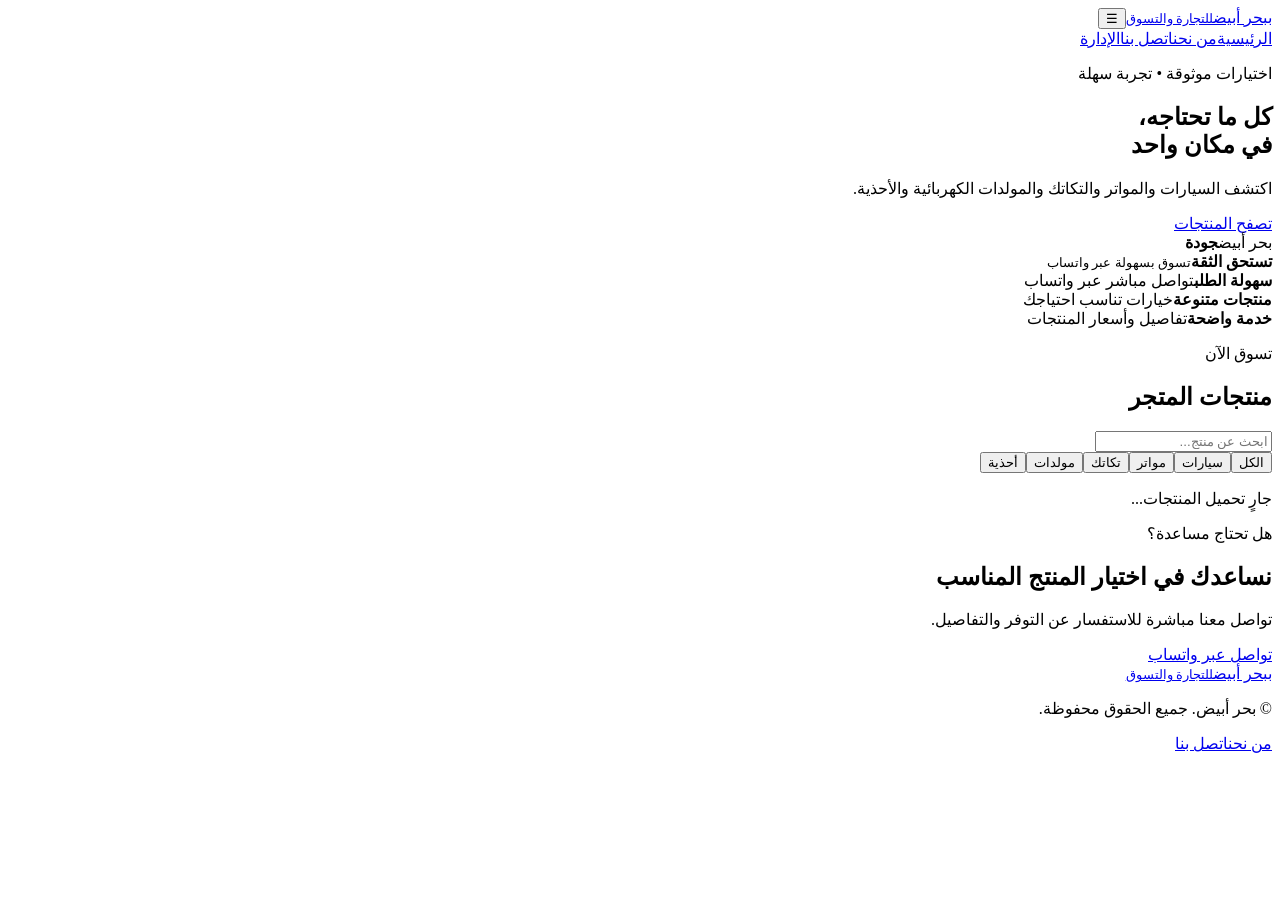
==== commit 613b894a: "Add files via upload" ====
--- a/index.html
+++ b/index.html
@@ -2,72 +2,16 @@
 <html lang="ar" dir="rtl">
 <head>
 <meta charset="utf-8"><meta name="viewport" content="width=device-width,initial-scale=1">
-<meta name="theme-color" content="#0f0f0f"><title>بحر أبيض للتسوق | Market B7rabyd</title>
-<meta name="description" content="بحر أبيض للتسوق — سيارات ومولدات وأحذية وملابس ومنتجات متنوعة">
-<link href="https://fonts.googleapis.com/css2?family=Cairo:wght@400;600;700;800&display=swap" rel="stylesheet">
-<style>
-:root{--bg:#fbf9f4;--card:#fff;--line:#ece6d6;--gold:#f5b800;--gold-dark:#8f6200;--ink:#111;--muted:#626262;--green:#168044;--red:#bd2c2c}
-*{box-sizing:border-box}html{scroll-behavior:smooth}body{margin:0;font-family:Cairo,Tahoma,Arial,sans-serif;background:var(--bg);color:var(--ink);line-height:1.7}a{color:inherit;text-decoration:none}button,input,textarea,select{font:inherit}button{cursor:pointer}.wrap{max-width:1180px;margin:auto;padding:0 16px}
-.topbar{background:var(--gold);padding:7px 12px;text-align:center;font-weight:800;font-size:14px}
-header{position:sticky;top:0;z-index:10;background:#0f0f0f;color:#fff;border-bottom:3px solid var(--gold)}header .wrap{min-height:68px;display:flex;align-items:center;justify-content:space-between;gap:15px}
-.logo{display:flex;gap:10px;align-items:center}.logo-icon{background:var(--gold);color:#111;border-radius:12px;padding:3px 10px;font-size:24px}.logo b{display:block;color:var(--gold);font-size:20px}.logo small{display:block;color:#bbb;font-size:11px;direction:ltr}
-nav{display:flex;gap:16px;align-items:center;font-weight:700}nav a:hover{color:var(--gold)}.actions{display:flex;gap:8px;align-items:center}
-.btn{border:0;border-radius:10px;padding:10px 16px;background:var(--gold);color:#111;font-weight:800;display:inline-block}.btn.dark{background:#111;color:var(--gold)}.btn.outline{background:transparent;border:1px solid var(--gold-dark);color:var(--gold-dark)}.btn.red{background:var(--red);color:white}.btn.small{padding:6px 10px;font-size:13px}
-.hero{padding:58px 0 48px;background:radial-gradient(circle at 85% 0,#ffe7a0 0,transparent 42%),radial-gradient(circle at 8% 100%,#fff0bd 0,transparent 38%),#fffdf7;border-bottom:1px solid var(--line);text-align:center}.pill{display:inline-block;background:#111;color:var(--gold);padding:4px 16px;border-radius:30px;font-weight:800}.hero h1{font-size:clamp(28px,5vw,50px);line-height:1.35;margin:14px 0}.hero p{max-width:720px;margin:0 auto 22px;color:#444;font-size:17px}
-.trust{display:grid;grid-template-columns:repeat(4,1fr);gap:12px;margin:25px auto}.trust div{background:#fff;border:1px solid var(--line);border-top:3px solid var(--gold);border-radius:12px;padding:13px;text-align:center;font-weight:700}
-.section{padding:28px 0}.section h2{text-align:center;font-size:28px;margin:12px 0 22px}.section h2 span{color:var(--gold-dark)}.categories{display:flex;gap:9px;justify-content:center;flex-wrap:wrap;margin-bottom:22px}.category-btn{border:1px solid var(--line);background:#fff;border-radius:24px;padding:7px 15px;font-weight:700}.category-btn.active,.category-btn:hover{background:#111;color:var(--gold);border-color:#111}
-.grid{display:grid;grid-template-columns:repeat(3,minmax(0,1fr));gap:18px}.card{display:flex;flex-direction:column;background:#fff;border:1px solid var(--line);border-radius:15px;overflow:hidden;box-shadow:0 4px 16px #0000000b}.product-img{height:220px;background:linear-gradient(135deg,#fff6d6,#efe8d2);display:flex;align-items:center;justify-content:center;font-size:70px;overflow:hidden;cursor:pointer}.product-img img{width:100%;height:100%;object-fit:cover}.card-body{padding:15px;display:flex;flex-direction:column;gap:7px;flex:1}.card h3{margin:0;font-size:19px}.muted{color:var(--muted)}.price{display:flex;align-items:baseline;gap:10px;flex-wrap:wrap}.price strong{font-size:21px;color:var(--gold-dark)}.price s{color:#777;font-size:14px}.card-actions{display:flex;gap:8px;margin-top:8px}.card-actions button{flex:1}
-.info-box{background:#fff;border:1px solid var(--line);border-radius:16px;padding:24px;margin:12px auto;max-width:850px}.info-box p{margin:8px 0}.contact-grid{display:grid;grid-template-columns:repeat(3,1fr);gap:12px}.contact-item{padding:16px;border:1px solid var(--line);border-radius:12px;background:#fff;text-align:center}
-footer{margin-top:40px;background:#0f0f0f;color:#bbb;border-top:3px solid var(--gold);padding:28px 0;text-align:center}footer a{color:var(--gold)}.float-wa{position:fixed;bottom:18px;left:18px;background:#25d366;color:#fff;border-radius:50%;width:55px;height:55px;display:grid;place-items:center;font-size:27px;box-shadow:0 4px 15px #0004;z-index:9}
-input,textarea,select{width:100%;padding:10px 12px;border:1px solid #d9d2bb;border-radius:9px;background:#fff;margin:4px 0 10px;color:#111}label{font-size:13px;font-weight:700;color:#555}textarea{min-height:90px;resize:vertical}
-.overlay{position:fixed;inset:0;background:#000b;display:none;align-items:center;justify-content:center;padding:15px;z-index:30}.overlay.open{display:flex}.modal{background:#fff;width:100%;max-width:650px;max-height:92vh;overflow:auto;border-radius:16px;padding:22px;border-top:4px solid var(--gold)}.modal h2{margin:0 0 12px}.modal-grid{display:grid;grid-template-columns:1fr 1fr;gap:10px}.close-row{display:flex;justify-content:space-between;align-items:center;gap:10px}
-.admin-shell{padding:28px 0;min-height:65vh}.admin-panel{background:#fff;border:1px solid var(--line);border-radius:15px;padding:20px;margin-bottom:18px}.admin-list{display:grid;gap:10px}.admin-row{border:1px solid var(--line);border-radius:10px;padding:12px;display:flex;gap:12px;align-items:center;flex-wrap:wrap}.admin-row .grow{flex:1;min-width:170px}.admin-tabs{display:flex;gap:8px;flex-wrap:wrap;margin-bottom:15px}.notice{padding:10px 13px;background:#fff6d6;border:1px solid #ead58a;border-radius:9px;margin:10px 0}.status{font-weight:700;margin:8px 0}.hidden{display:none!important}
-@media(max-width:850px){nav{gap:9px;font-size:13px}.grid{grid-template-columns:repeat(2,minmax(0,1fr))}.trust{grid-template-columns:repeat(2,1fr)}}
-@media(max-width:600px){header .wrap{flex-wrap:wrap;padding-top:8px;padding-bottom:8px}.logo b{font-size:16px}nav{order:3;width:100%;justify-content:space-between;display:flex;font-size:12px}.actions .btn{padding:7px 9px;font-size:12px}.grid{grid-template-columns:1fr 1fr;gap:10px}.product-img{height:145px;font-size:45px}.card-body{padding:10px}.card h3{font-size:16px}.card .price strong{font-size:17px}.card-actions{flex-direction:column}.contact-grid{grid-template-columns:1fr}.modal-grid{grid-template-columns:1fr}.hero{padding:38px 0}.section h2{font-size:24px}}
-</style>
-</head>
-<body>
-<div id="app"><div class="hero"><div class="wrap"><h1>بحر أبيض للتسوق</h1><p>جارٍ تحميل المتجر...</p></div></div></div>
-<div class="overlay" id="overlay"><div class="modal" id="modal"></div></div>
-<script>
-/* ضع رابط Cloudflare Worker المنشور هنا فقط. لا تضع ADMIN_TOKEN في هذا الملف. */
-const API_BASE = "https://bahr-abyad-api.monzir-ali-omer.workers.dev";
-const DEFAULT_SETTINGS={name:"بحر أبيض للتسوق",en:"Market B7rabyd",owner:"201100154634",phone:"",email:"",cc:"249",fb:"https://www.facebook.com/bharabidmark",instagram:"",tiktok:"",youtube:"",cur:"ج.س",bar:"🔥 تخفيضات كبرى لفترة محدودة — اطلب الآن عبر الواتساب والتوصيل لباب بيتك!",h1:"بوابة التخفيضات في السودان",sub:"سيارات، مولدات كهربائية، أحذية وملابس ومنتجات متنوعة بأجود المنتجات وأحسن الأسعار.",about:"شركة بحر أبيض للتسويق والإعلان متخصصة في التجارة الإلكترونية، نقدم منتجات متنوعة بأسعار مناسبة وخدمة عملاء عبر الواتساب."};
-let settings={...DEFAULT_SETTINGS}, products=[], categories=[], adminToken="", adminTab="products", selectedCategory="الكل";
-const $=s=>document.querySelector(s);
-const esc=v=>String(v??"").replace(/[&<>"']/g,c=>({"&":"&amp;","<":"&lt;",">":"&gt;",'"':"&quot;","'":"&#39;"}[c]));
-const money=n=>Number(n||0).toLocaleString("en-US");
-const apiReady=()=>API_BASE.startsWith("https://")&&!API_BASE.includes("REPLACE-WITH");
-async function api(path,options={}){if(!apiReady())throw Error("أضف رابط Worker الصحيح في أعلى ملف index.html أولًا.");const headers={"Content-Type":"application/json",...(options.headers||{})};if(options.auth&&adminToken)headers.Authorization="Bearer "+adminToken;const r=await fetch(API_BASE+path,{...options,headers});let data={};try{data=await r.json()}catch{}if(!r.ok||data.success===false)throw Error(data.error||("فشل الطلب ("+r.status+")"));return data}
-async function init(){try{const [s,p]=await Promise.all([api("/api/settings"),api("/api/products")]);settings={...settings,...s.settings};products=(p.products||[]).map(normalizeProduct);categories=[...new Set(products.map(p=>p.category).filter(Boolean))];}catch(e){console.warn(e)}render();if(!apiReady())alert("المتجر جاهز كملفات، لكن يجب وضع رابط Worker الفعلي في API_BASE قبل ربط قاعدة البيانات.");}
-function normalizeProduct(p){return {id:p.id,name:p.name||"منتج",description:p.description||"",price:Number(p.price||0),old_price:Number(p.old_price||0),image_url:p.image_url||"",stock:Number(p.stock??0),condition_type:p.condition_type||"جديد",category:p.category||"عام",is_active:p.is_active??1}}
-function go(page){location.hash=page}
-function render(){const page=location.hash.replace("#","")||"home";if(page==="admin"){renderAdminGate();return}if(page==="about"){renderAbout();return}if(page==="contact"){renderContact();return}if(page.startsWith("product-")){renderProduct(Number(page.slice(8)));return}renderHome()}
-function header(){return `<div class="topbar">${esc(settings.bar)}</div><header><div class="wrap"><a href="#home" class="logo"><span class="logo-icon">🛍️</span><span><b>${esc(settings.name)}</b><small>${esc(settings.en)}</small></span></a><nav><a href="#home">الرئيسية</a><a href="#about">من نحن</a><a href="#contact">اتصل بنا</a></nav><div class="actions"><a class="btn small" target="_blank" rel="noopener" href="${waLink()}">واتساب</a></div></div></header>`}
-function footer(){return `<footer><div class="wrap"><b>${esc(settings.name)}</b><p>© ${new Date().getFullYear()} جميع الحقوق محفوظة</p><p><a href="#about">من نحن</a> · <a href="#contact">اتصل بنا</a> · <a href="#admin">الإدارة</a></p></div></footer>${settings.owner?`<a class="float-wa" target="_blank" rel="noopener" href="${waLink()}" aria-label="واتساب">✆</a>`:""}`}
-function waLink(message="مرحبًا، أريد الاستفسار عن منتجات بحر أبيض"){return "https://wa.me/"+String(settings.owner||"").replace(/\D/g,"")+"?text="+encodeURIComponent(message)}
-function productCard(p){return `<article class="card"><div class="product-img" onclick="go('product-${p.id}')">${p.image_url?`<img src="${esc(p.image_url)}" alt="${esc(p.name)}" loading="lazy" onerror="this.style.display='none'">`:"🛍️"}</div><div class="card-body"><small class="muted">${esc(p.category)}</small><h3>${esc(p.name)}</h3><p class="muted">${esc(p.description.slice(0,105))}${p.description.length>105?"…":""}</p><div class="price"><strong>${money(p.price)} ${esc(settings.cur)}</strong>${p.old_price>p.price?`<s>${money(p.old_price)}</s>`:""}</div><div class="card-actions"><button class="btn dark" onclick="go('product-${p.id}')">التفاصيل والطلب</button></div></div></article>`}
-function renderHome(){const cats=["الكل",...new Set(products.map(p=>p.category).filter(Boolean))];$("#app").innerHTML=header()+`<section class="hero"><div class="wrap"><span class="pill">تسوّق بثقة</span><h1>${esc(settings.h1)}</h1><p>${esc(settings.sub)}</p><a class="btn dark" href="#products">استعرض المنتجات</a></div></section><main class="wrap"><div class="trust"><div>🚚 توصيل حسب الاتفاق</div><div>💬 الطلب عبر الواتساب</div><div>💵 الدفع عند الاستلام حسب التوفر</div><div>🛍️ فئات ومنتجات متنوعة</div></div><section class="section" id="products"><h2>تسوّق حسب <span>الفئة</span></h2><div class="categories">${cats.map(c=>`<button class="category-btn ${c===selectedCategory?"active":""}" onclick="filterCategory('${esc(c).replace(/'/g,"\\'")}')">${esc(c)}</button>`).join("")}</div><h2>منتجات <span>المتجر</span></h2><div class="grid">${products.filter(p=>p.is_active!==0&&(selectedCategory==="الكل"||p.category===selectedCategory)).map(productCard).join("")||"<p class='muted'>لا توجد منتجات منشورة حاليًا. أضف المنتجات من لوحة الإدارة.</p>"}</div></section><section class="section"><div class="info-box"><h2>مرحبًا بك في <span>${esc(settings.name)}</span></h2><p>${esc(settings.about)}</p><a class="btn" href="#about">اعرف المزيد عنا</a></div></section></main>`+footer()}
-function filterCategory(c){selectedCategory=c;renderHome();document.querySelector("#products")?.scrollIntoView()}
-function renderAbout(){$("#app").innerHTML=header()+`<main class="wrap section"><h2>من <span>نحن</span></h2><div class="info-box"><h2>${esc(settings.name)}</h2><p>${esc(settings.about)}</p><p>${esc(settings.sub)}</p><a class="btn" href="#home">تصفح المنتجات</a></div></main>`+footer()}
-function renderContact(){$("#app").innerHTML=header()+`<main class="wrap section"><h2>اتصل <span>بنا</span></h2><div class="contact-grid"><div class="contact-item"><h3>واتساب</h3><p>${esc(settings.owner)}</p><a class="btn" target="_blank" rel="noopener" href="${waLink("مرحبًا، أتواصل مع خدمة عملاء بحر أبيض")}">مراسلة خدمة العملاء</a></div><div class="contact-item"><h3>البريد الإلكتروني</h3><p>${esc(settings.email||"أضف البريد من لوحة الإدارة")}</p>${settings.email?`<a class="btn" href="mailto:${esc(settings.email)}">إرسال بريد</a>`:""}</div><div class="contact-item"><h3>فيسبوك</h3><p>تابع جديد المنتجات والعروض</p>${settings.fb?`<a class="btn" target="_blank" rel="noopener" href="${esc(settings.fb)}">زيارة الصفحة</a>`:"غير محدد"}</div></div></main>`+footer()}
-function renderProduct(id){const p=products.find(x=>Number(x.id)===id);if(!p){renderHome();return}$("#app").innerHTML=header()+`<main class="wrap section"><a href="#home">← العودة للمنتجات</a><div class="info-box"><div class="modal-grid"><div class="product-img" style="height:300px;cursor:default">${p.image_url?`<img src="${esc(p.image_url)}" alt="${esc(p.name)}">`:"🛍️"}</div><div><small class="muted">${esc(p.category)}</small><h2>${esc(p.name)}</h2><p>${esc(p.description)}</p><p>الحالة: ${esc(p.condition_type)}</p><p>المخزون: ${p.stock>0?money(p.stock):"يرجى التأكد من التوفر"}</p><div class="price"><strong>${money(p.price)} ${esc(settings.cur)}</strong>${p.old_price>p.price?`<s>${money(p.old_price)}</s>`:""}</div><button class="btn" onclick="orderForm(${p.id})">طلب هذا المنتج عبر واتساب</button></div></div></div></main>`+footer()}
-function openModal(html){$("#modal").innerHTML=html;$("#overlay").classList.add("open")}
-function closeModal(){$("#overlay").classList.remove("open")}
-$("#overlay").addEventListener("click",e=>{if(e.target.id==="overlay")closeModal()});
-function orderForm(id){const p=products.find(x=>Number(x.id)===Number(id));if(!p)return;openModal(`<div class="close-row"><h2>طلب: ${esc(p.name)}</h2><button class="btn outline small" onclick="closeModal()">إغلاق</button></div><form onsubmit="submitOrder(event,${p.id})"><label>الاسم الكامل *</label><input name="name" required><div class="modal-grid"><div><label>رقم الهاتف *</label><input name="phone" type="tel" required></div><div><label>الكمية *</label><input name="quantity" type="number" min="1" value="1" required></div></div><label>المدينة أو المنطقة *</label><input name="city" required><label>العنوان أو تفاصيل التوصيل</label><textarea name="address"></textarea><label>ملاحظات إضافية</label><textarea name="notes"></textarea><button class="btn" type="submit">متابعة وإرسال الطلب عبر واتساب</button><p class="muted">لن يتم الدفع داخل الموقع؛ يتم تأكيد الطلب والتفاصيل مع خدمة العملاء عبر واتساب.</p></form>`)}
-function submitOrder(e,id){e.preventDefault();const p=products.find(x=>Number(x.id)===Number(id));const f=new FormData(e.target);const q=Math.max(1,Number(f.get("quantity")||1));const message=`طلب جديد من متجر ${settings.name}%0Aالمنتج: ${p.name}%0Aالسعر: ${money(p.price)} ${settings.cur}%0Aالكمية: ${q}%0Aالإجمالي التقريبي: ${money(p.price*q)} ${settings.cur}%0Aالاسم: ${f.get("name")}%0Aهاتف العميل: ${f.get("phone")}%0Aالمدينة: ${f.get("city")}%0Aالعنوان: ${f.get("address")||"غير محدد"}%0Aملاحظات: ${f.get("notes")||"لا يوجد"}`;window.open("https://wa.me/"+String(settings.owner).replace(/\D/g,"")+"?text="+encodeURIComponent(message.replace(/%0A/g,"\n")),"_blank","noopener");closeModal()}
-function renderAdminGate(){if(adminToken){renderAdmin();return}$("#app").innerHTML=header()+`<main class="wrap admin-shell"><div class="admin-panel" style="max-width:520px;margin:20px auto"><h2>دخول الإدارة</h2><p class="muted">أدخل رمز الإدارة الذي أعددته في Cloudflare كسرّ باسم ADMIN_TOKEN. لا تضع الرمز في ملف الموقع.</p><form onsubmit="adminLogin(event)"><label>رمز الإدارة</label><input id="admin-token" type="password" autocomplete="current-password" required><button class="btn">دخول</button></form><p id="login-status" class="status"></p></div></main>`+footer()}
-async function adminLogin(e){e.preventDefault();adminToken=$("#admin-token").value;try{await api("/api/admin/check",{auth:true});sessionStorage.setItem("b7_admin_token",adminToken);renderAdmin()}catch(err){$("#login-status").textContent=err.message;adminToken=""}}
-async function renderAdmin(){if(!adminToken)adminToken=sessionStorage.getItem("b7_admin_token")||"";$("#app").innerHTML=header()+`<main class="wrap admin-shell"><div class="close-row"><h1>لوحة إدارة بحر أبيض</h1><button class="btn outline" onclick="adminLogout()">تسجيل الخروج</button></div><div class="admin-tabs"><button class="btn ${adminTab==="products"?"dark":"outline"}" onclick="adminTab='products';renderAdmin()">المنتجات</button><button class="btn ${adminTab==="settings"?"dark":"outline"}" onclick="adminTab='settings';renderAdmin()">إعدادات المتجر</button></div><div id="admin-content"><p>جارٍ تحميل لوحة الإدارة...</p></div></main>`+footer();try{await api("/api/admin/check",{auth:true});if(adminTab==="settings")renderSettingsAdmin();else await renderProductsAdmin()}catch(e){adminToken="";sessionStorage.removeItem("b7_admin_token");renderAdminGate();alert("تعذر التحقق من الإدارة: "+e.message)}}
-function adminLogout(){adminToken="";sessionStorage.removeItem("b7_admin_token");renderAdminGate()}
-async function renderProductsAdmin(){const data=await api("/api/admin/products",{auth:true});products=(data.products||[]).map(normalizeProduct);categories=data.categories||[];const host=$("#admin-content");if(!host)return;host.innerHTML=`<div class="admin-panel"><button class="btn" onclick="editProduct()">+ إضافة منتج</button><p class="muted">تُحفظ التعديلات في قاعدة بيانات D1.</p></div><div class="admin-list">${products.map(p=>`<div class="admin-row"><div class="grow"><b>${esc(p.name)}</b><br><small class="muted">${esc(p.category)} · ${money(p.price)} ${esc(settings.cur)}</small></div><button class="btn small" onclick="editProduct(${p.id})">تعديل</button><button class="btn red small" onclick="deleteProduct(${p.id})">حذف</button></div>`).join("")||"لا توجد منتجات."}</div>`}
-async function editProduct(id){const p=products.find(x=>Number(x.id)===Number(id))||{name:"",description:"",price:"",old_price:"",image_url:"",stock:1,condition_type:"جديد",category:"عام"};openModal(`<h2>${id?"تعديل المنتج":"إضافة منتج"}</h2><form onsubmit="saveProduct(event,${id||0})"><label>اسم المنتج *</label><input name="name" value="${esc(p.name)}" required><label>الفئة *</label><input name="category" value="${esc(p.category)}" list="cat-options" required><datalist id="cat-options">${categories.map(c=>`<option value="${esc(c)}">`).join("")}</datalist><label>الوصف والتفاصيل</label><textarea name="description">${esc(p.description)}</textarea><div class="modal-grid"><div><label>السعر الحالي *</label><input name="price" type="number" min="0" value="${p.price}" required></div><div><label>السعر قبل التخفيض</label><input name="old_price" type="number" min="0" value="${p.old_price||0}"></div><div><label>المخزون</label><input name="stock" type="number" min="0" value="${p.stock??0}"></div><div><label>الحالة</label><select name="condition_type"><option ${p.condition_type==="جديد"?"selected":""}>جديد</option><option ${p.condition_type==="مستعمل"?"selected":""}>مستعمل</option><option ${p.condition_type==="مجدد"?"selected":""}>مجدد</option></select></div></div><label>رابط الصورة (رابط مباشر https)</label><input name="image_url" type="url" value="${esc(p.image_url)}"><label><input style="width:auto" name="is_active" type="checkbox" ${p.is_active!==0?"checked":""}> عرض المنتج في المتجر</label><p><button class="btn">حفظ المنتج في قاعدة البيانات</button> <button type="button" class="btn outline" onclick="closeModal()">إلغاء</button></p></form>`)}
-async function saveProduct(e,id){e.preventDefault();const f=new FormData(e.target);const body={name:f.get("name"),category:f.get("category"),description:f.get("description"),price:Number(f.get("price")),old_price:Number(f.get("old_price")||0),stock:Number(f.get("stock")||0),condition_type:f.get("condition_type"),image_url:f.get("image_url"),is_active:f.get("is_active")==="on"?1:0};try{await api(id?"/api/admin/products/"+id:"/api/admin/products",{method:id?"PUT":"POST",auth:true,body:JSON.stringify(body)});closeModal();await renderProductsAdmin();alert("تم حفظ المنتج في قاعدة البيانات.")}catch(err){alert("تعذر الحفظ: "+err.message)}}
-async function deleteProduct(id){if(!confirm("هل تريد حذف المنتج؟"))return;try{await api("/api/admin/products/"+id,{method:"DELETE",auth:true});await renderProductsAdmin()}catch(e){alert(e.message)}}
-async function renderSettingsAdmin(){const d=await api("/api/settings");settings={...settings,...d.settings};$("#admin-content").innerHTML=`<div class="admin-panel"><h2>إعدادات المتجر والتواصل</h2><form onsubmit="saveSettings(event)"><div class="modal-grid">${field("name","اسم المتجر")}${field("en","الاسم الإنجليزي")}${field("owner","رقم واتساب الدولي بدون +")}${field("phone","رقم الهاتف")}${field("email","بريد خدمة العملاء")}${field("cur","العملة")}${field("fb","رابط فيسبوك")}${field("instagram","رابط إنستغرام")}${field("tiktok","رابط تيك توك")}${field("youtube","رابط يوتيوب")}</div><label>الشريط الإعلاني</label><input name="bar" value="${esc(settings.bar)}"><label>عنوان الصفحة الرئيسية</label><input name="h1" value="${esc(settings.h1)}"><label>الوصف المختصر</label><textarea name="sub">${esc(settings.sub)}</textarea><label>نبذة من نحن</label><textarea name="about">${esc(settings.about)}</textarea><button class="btn">حفظ الإعدادات</button></form></div>`}
-function field(k,label){return `<div><label>${label}</label><input name="${k}" value="${esc(settings[k]||"")}"></div>`}
-async function saveSettings(e){e.preventDefault();const f=new FormData(e.target);const body={};for(const k of ["name","en","owner","phone","email","cur","fb","instagram","tiktok","youtube","bar","h1","sub","about"])body[k]=String(f.get(k)||"").trim();try{await api("/api/admin/settings",{method:"PUT",auth:true,body:JSON.stringify(body)});settings={...settings,...body};alert("تم حفظ الإعدادات في D1.");renderAdmin()}catch(err){alert("تعذر حفظ الإعدادات: "+err.message)}}
-addEventListener("hashchange",()=>{render()});init();
-</script>
+<meta name="description" content="بحر أبيض — متجر السيارات والمواتر والتكاتك والمولدات والأحذية">
+<title>بحر أبيض | المتجر</title><link rel="stylesheet" href="assets/css/style.css">
+<script defer src="assets/js/config.js"></script><script defer src="assets/js/store.js"></script>
+</head><body>
+<header class="site-header"><a class="brand" href="index.html"><span class="brand-mark">ب</span><span>بحر أبيض<small>للتجارة والتسوق</small></span></a><button class="menu-toggle" aria-label="فتح القائمة" onclick="document.querySelector('.nav').classList.toggle('open')">☰</button><nav class="nav"><a class="active" href="index.html">الرئيسية</a><a href="about.html">من نحن</a><a href="contact.html">اتصل بنا</a><a href="admin.html">الإدارة</a></nav></header>
+<main>
+<section class="hero"><div class="hero-content"><p class="eyebrow">اختيارات موثوقة • تجربة سهلة</p><h1>كل ما تحتاجه،<br><span>في مكان واحد</span></h1><p>اكتشف السيارات والمواتر والتكاتك والمولدات الكهربائية والأحذية.</p><a class="btn btn-gold" href="#products">تصفح المنتجات</a></div><div class="hero-art"><div class="hero-circle"></div><div class="hero-card"><span>بحر أبيض</span><strong>جودة<br>تستحق الثقة</strong><small>تسوق بسهولة عبر واتساب</small></div></div></section>
+<section class="trust-strip"><div><strong>سهولة الطلب</strong><span>تواصل مباشر عبر واتساب</span></div><div><strong>منتجات متنوعة</strong><span>خيارات تناسب احتياجك</span></div><div><strong>خدمة واضحة</strong><span>تفاصيل وأسعار المنتجات</span></div></section>
+<section class="section" id="products"><div class="section-heading"><div><p class="eyebrow">تسوق الآن</p><h2>منتجات المتجر</h2></div><input id="searchInput" class="search" type="search" placeholder="ابحث عن منتج..." aria-label="ابحث عن منتج"></div><div id="categoryFilters" class="filters"><button class="filter active" data-category="all">الكل</button><button class="filter" data-category="سيارات">سيارات</button><button class="filter" data-category="مواتر">مواتر</button><button class="filter" data-category="تكاتك">تكاتك</button><button class="filter" data-category="مولدات">مولدات</button><button class="filter" data-category="أحذية">أحذية</button></div><div id="productsGrid" class="products-grid"><p class="muted">جارٍ تحميل المنتجات...</p></div><p id="productsMessage" class="muted"></p></section>
+<section class="cta"><div><p class="eyebrow">هل تحتاج مساعدة؟</p><h2>نساعدك في اختيار المنتج المناسب</h2><p>تواصل معنا مباشرة للاستفسار عن التوفر والتفاصيل.</p></div><a id="ctaWhatsApp" class="btn btn-dark" href="https://wa.me/201100154634">تواصل عبر واتساب</a></section>
+</main><footer class="footer"><a class="brand footer-brand" href="index.html"><span class="brand-mark">ب</span><span>بحر أبيض<small>للتجارة والتسوق</small></span></a><p>© <span id="year"></span> بحر أبيض. جميع الحقوق محفوظة.</p><div><a href="about.html">من نحن</a><a href="contact.html">اتصل بنا</a></div></footer>
+<div id="toast" class="toast" role="status"></div>
 </body></html>
